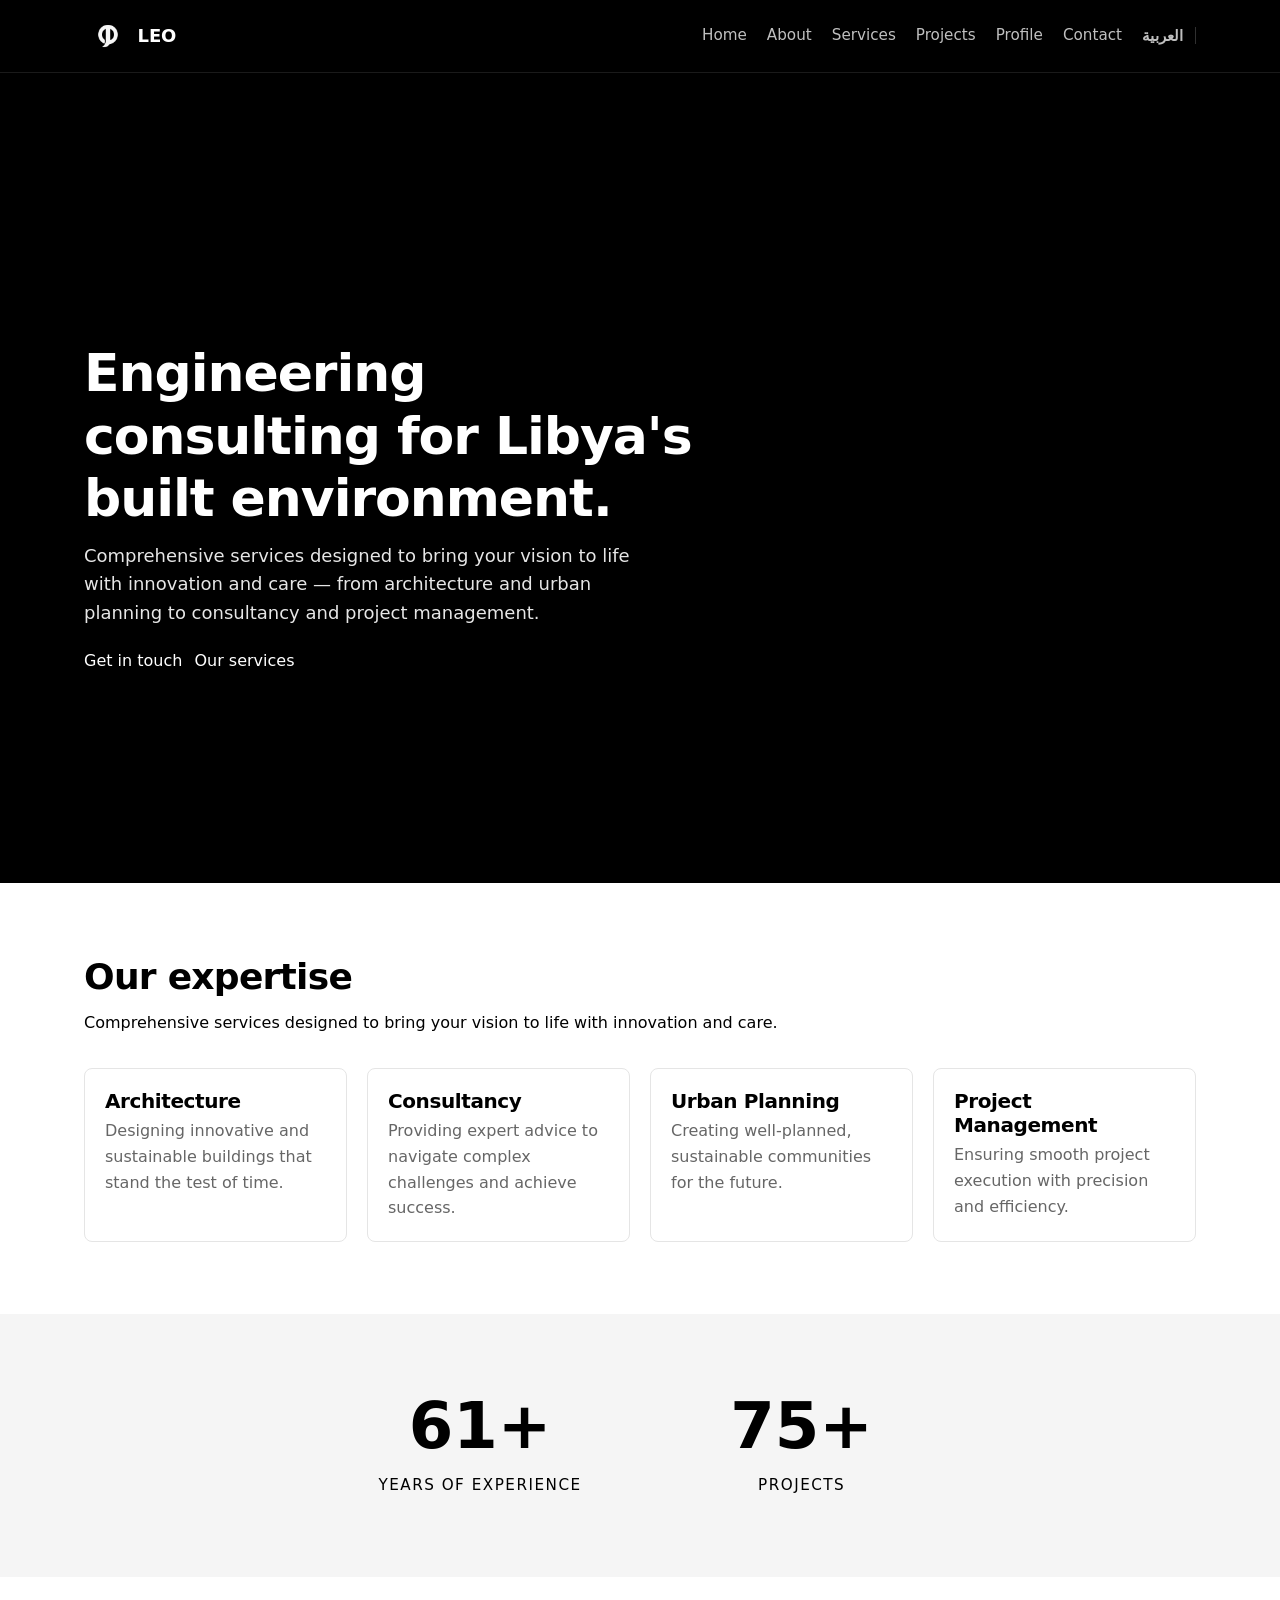
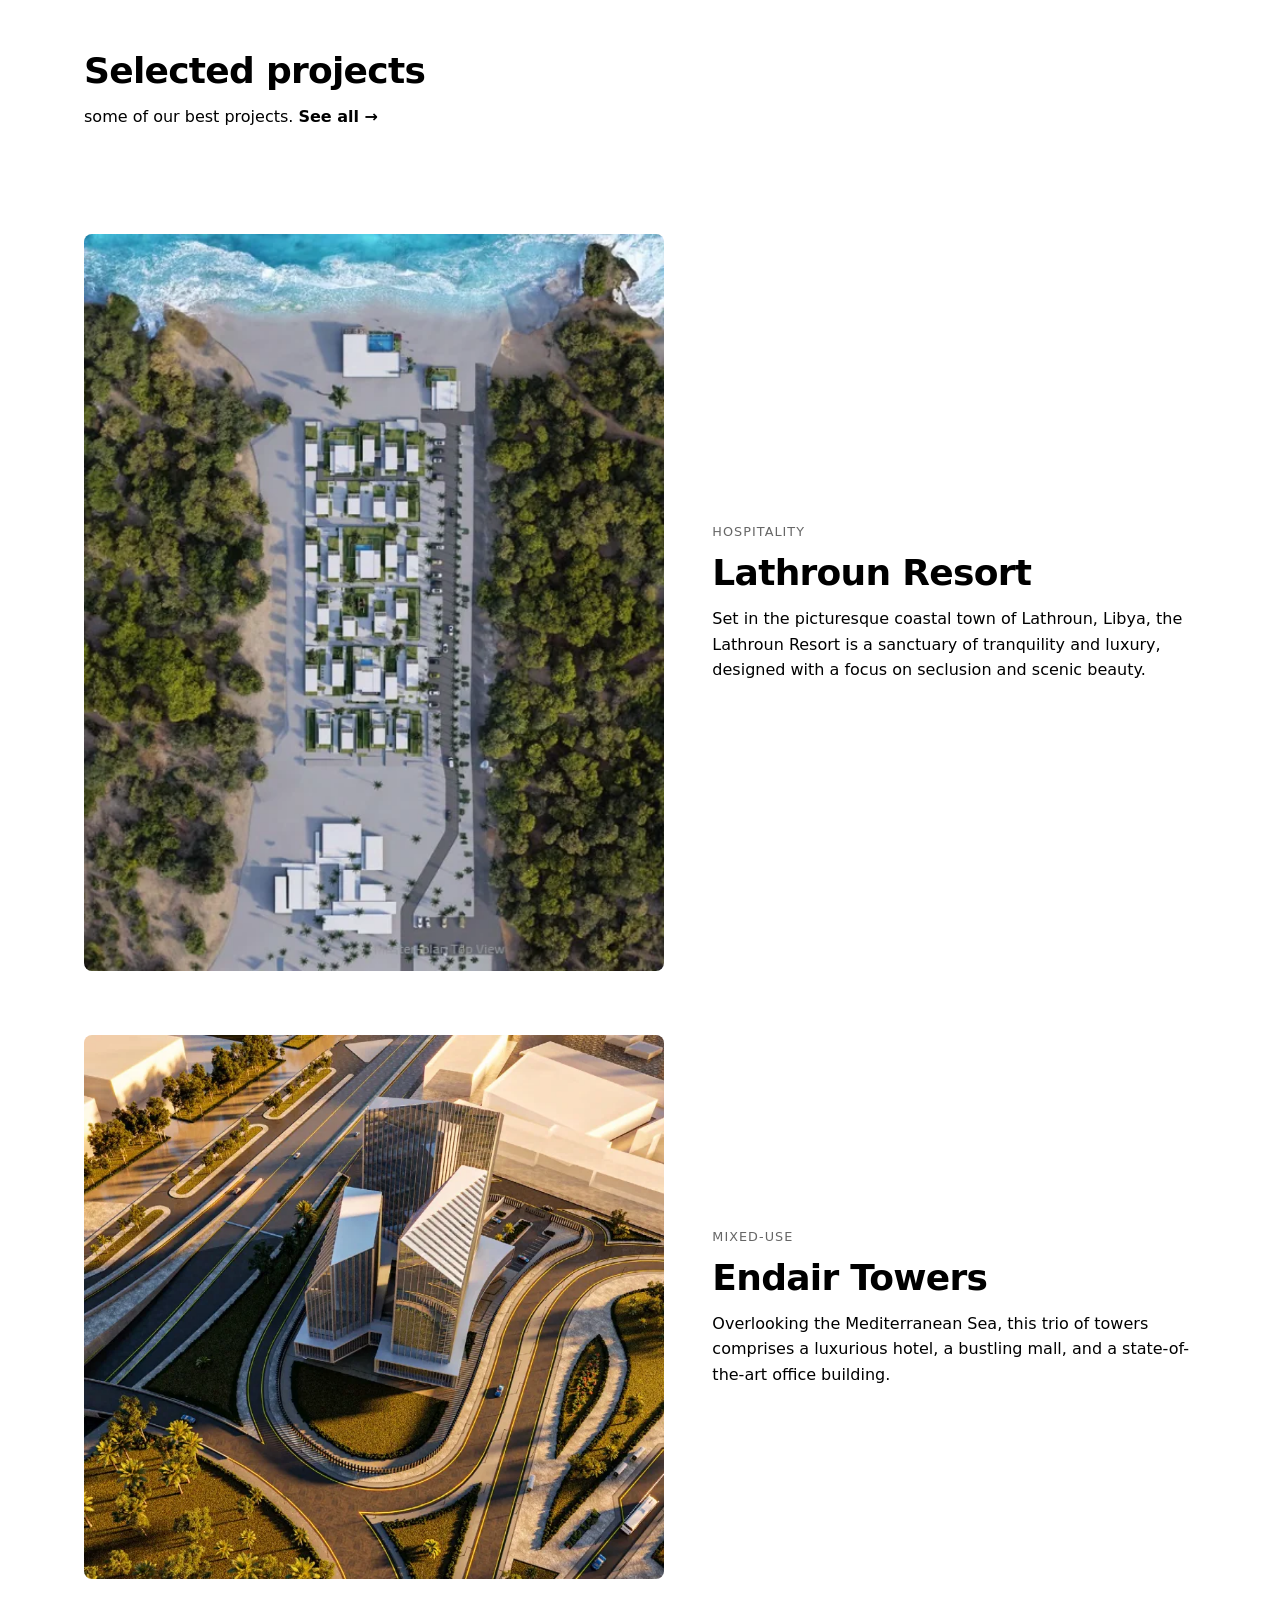
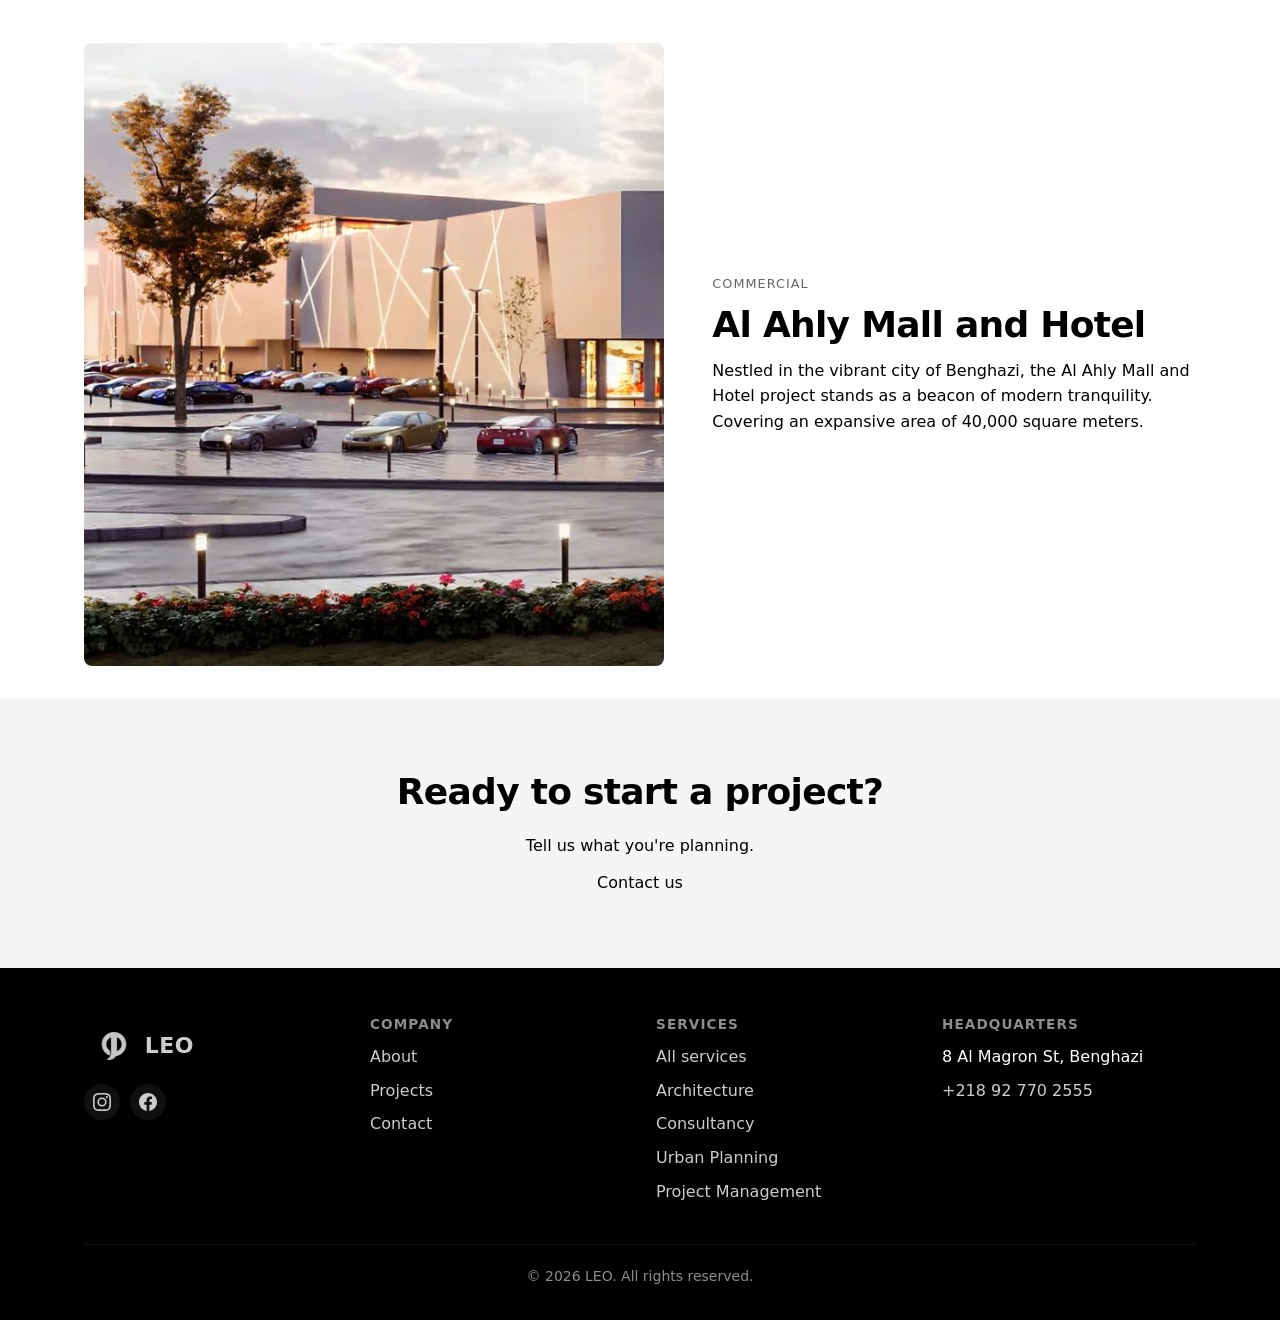
==== index.html @ 64432038 "footer" ====
<!DOCTYPE html>
<html lang="en">
<head>
  <meta name="viewport" content="width=device-width, initial-scale=1">
  <title>Libyan Engineering Consultancy Co. | Architecture & Engineering in Libya</title>
  <meta name="description" content="Comprehensive engineering consulting services: architecture, consultancy, urban planning, and project management for clients across Libya.">
  <link rel="canonical" href="https://kilas123.github.io/libyan-engineering-site/">
  <link rel="preload" as="image" href="assets/hero-1.webp">
  <meta property="og:type" content="website">
  <meta property="og:title" content="Libyan Engineering Consultancy Co. | Architecture & Engineering in Libya">
  <meta property="og:description" content="Comprehensive engineering consulting services: architecture, consultancy, urban planning, and project management for clients across Libya.">
  <meta property="og:url" content="https://kilas123.github.io/libyan-engineering-site/">
  <meta property="og:image" content="https://kilas123.github.io/libyan-engineering-site/assets/og-image.jpg">
  <meta property="og:image:alt" content="LEO engineering and architecture project">
  <meta name="twitter:card" content="summary_large_image">
  <link rel="stylesheet" href="css/style.css">
  <script src="js/main.js" defer></script>
<script type="application/ld+json">
{
  "@context": "https://schema.org",
  "@type": "Organization",
  "@id": "https://kilas123.github.io/libyan-engineering-site/#organization",
  "name": "Libyan Engineering Consultancy Co.",
  "url": "https://kilas123.github.io/libyan-engineering-site/",
  "description": "Engineering consultancy providing architectural design, engineering consultancy, urban planning, and project management services across Libya.",
  "logo": {
    "@type": "ImageObject",
    "url": "https://kilas123.github.io/libyan-engineering-site/assets/logo.webp"
  }
}
</script>
<link rel="icon" href="favicon.ico" sizes="32x32">
<link rel="icon" href="favicon.svg" type="image/svg+xml">
<link rel="apple-touch-icon" href="apple-touch-icon.png">
</head>
<body>

  <header class="site-header">
    <div class="container site-header__inner">
      <a href="./" class="brand">
  <img loading="lazy" decoding="async" src="assets/logo.webp" alt="" width="48" height="48" class="brand__mark">
  <span class="brand__name">LEO</span>
</a>
      <button class="nav-toggle" aria-label="Menu" aria-expanded="false">☰</button>
     <nav class="site-nav" aria-label="Main">
  <ul>
     <li><a href="./">Home</a></li>
     <li><a href="./about.html">About</a></li>
     <li><a href="./services/">Services</a></li>
     <li><a href="./projects/">Projects</a></li>
     <li><a href="./assets/leo_compressed.pdf" download>Profile</a></li>
     <li><a href="./contact.html">Contact</a></li>
     <li><a href="./ar/" class="lang-switch" lang="ar" hreflang="ar" dir="rtl">العربية</a></li>
  </ul>
</nav>
    </div>
  </header>

  <main>

<section class="hero">
  <div class="hero__bg">
    <div class="hero__slide" style="background-image: url('assets/hero-1.webp');"></div>
    <div class="hero__slide" style="background-image: url('assets/hero-2.webp');"></div>
    <div class="hero__slide" style="background-image: url('assets/hero-3.webp');"></div>
  </div>
  <div class="container">
    <h1>Engineering consulting for Libya's built environment.</h1>
    <p class="hero__lede">
      Comprehensive services designed to bring your vision to life with innovation and care — from architecture and urban planning to consultancy and project management.
    </p>
    <div class="hero__actions">
      <a href="./contact.html" class="btn">Get in touch</a>
      <a href="./services/" class="btn btn--ghost">Our services</a>
    </div>
  </div>
</section>

  <section>
    <div class="container">
      <h2>Our expertise</h2>
      <p>Comprehensive services designed to bring your vision to life with innovation and care.</p>
      <div class="card-grid">

        <article class="card">
          <h3>Architecture</h3>
          <p>Designing innovative and sustainable buildings that stand the test of time.</p>
        </article>

        <article class="card">
          <h3>Consultancy</h3>
          <p>Providing expert advice to navigate complex challenges and achieve success.</p>
        </article>

        <article class="card">
          <h3>Urban Planning</h3>
          <p>Creating well-planned, sustainable communities for the future.</p>
        </article>

        <article class="card">
          <h3>Project Management</h3>
          <p>Ensuring smooth project execution with precision and efficiency.</p>
        </article>

      </div>
    </div>
  </section>
  <section class="stats">
  <div class="stats__container">

    <div class="stat">
      <div class="stat__number">
        <span data-target="65">0</span>+
      </div>
      <div class="stat__label">Years of Experience</div>
    </div>

    <div class="stat">
      <div class="stat__number">
        <span data-target="80">0</span>+
      </div>
      <div class="stat__label">Projects</div>
    </div>

  </div>
</section>

  <section>
    <div class="container">
      <h2>Selected projects</h2>
      <p>some of our best projects. <a href="./projects/"><strong>See all →</strong></a></p>
    </div>
  </section>

  <section class="project">
    <div class="container project__inner">
      <div class="project__media">
        <img src="assets/projects/lathroon-resort.webp"
             alt="Lathroun Resort, Lathroun, Libya"
             loading="lazy">
      </div>
      <div class="project__body">
        <p class="project__label">Hospitality</p>
        <h2>Lathroun Resort</h2>
        <p>Set in the picturesque coastal town of Lathroun, Libya, the Lathroun Resort is a sanctuary of tranquility and luxury, designed with a focus on seclusion and scenic beauty.</p>
      </div>
    </div>
  </section>

  <section class="project">
    <div class="container project__inner">
      <div class="project__media">
        <img src="assets/projects/Endair-Towers%20(2).webp"
             alt="Endair Towers, Mediterranean coast"
             loading="lazy">
      </div>
      <div class="project__body">
        <p class="project__label">Mixed-Use</p>
        <h2>Endair Towers</h2>
        <p>Overlooking the Mediterranean Sea, this trio of towers comprises a luxurious hotel, a bustling mall, and a state-of-the-art office building.</p>
      </div>
    </div>
  </section>

  <section class="project">
    <div class="container project__inner">
      <div class="project__media">
        <img src="assets/projects/ahly-mall.webp"
             alt="Al Ahly Mall and Hotel, Benghazi, Libya"
             loading="lazy">
      </div>
      <div class="project__body">
        <p class="project__label">Commercial</p>
        <h2>Al Ahly Mall and Hotel</h2>
        <p>Nestled in the vibrant city of Benghazi, the Al Ahly Mall and Hotel project stands as a beacon of modern tranquility. Covering an expansive area of 40,000 square meters.</p>
      </div>
    </div>
  </section>

  <section class="cta">
    <div class="container">
      <h2>Ready to start a project?</h2>
      <p>Tell us what you're planning.</p>
      <a href="./contact.html" class="btn">Contact us</a>
    </div>
  </section>

</main>

  <footer class="site-footer">
    <div class="container">
      <div class="footer-grid">
        <div>
          <a href="./" class="brand">
  <img loading="lazy" decoding="async" src="assets/logo.webp" alt="" width="48" height="48" class="brand__mark">
  <span class="brand__name">LEO</span>
</a>
          <ul class="social">
            <li>
              <a href="https://www.instagram.com/leo_engineering_consultancy" target="_blank" rel="noopener noreferrer" aria-label="Instagram">
                <svg viewBox="0 0 24 24" aria-hidden="true"><path d="M12 2.163c3.204 0 3.584.012 4.85.07 3.252.148 4.771 1.691 4.919 4.919.058 1.265.069 1.645.069 4.849 0 3.205-.012 3.584-.069 4.849-.149 3.225-1.664 4.771-4.919 4.919-1.266.058-1.644.07-4.85.07-3.204 0-3.584-.012-4.849-.07-3.26-.149-4.771-1.699-4.919-4.92-.058-1.265-.07-1.644-.07-4.849 0-3.204.013-3.583.07-4.849.149-3.227 1.664-4.771 4.919-4.919 1.266-.057 1.645-.069 4.849-.069zM12 0C8.741 0 8.333.014 7.053.072 2.695.272.273 2.69.073 7.052.014 8.333 0 8.741 0 12c0 3.259.014 3.668.072 4.948.2 4.358 2.618 6.78 6.98 6.98C8.333 23.986 8.741 24 12 24c3.259 0 3.668-.014 4.948-.072 4.354-.2 6.782-2.618 6.979-6.98.059-1.28.073-1.689.073-4.948 0-3.259-.014-3.667-.072-4.947-.196-4.354-2.617-6.78-6.979-6.98C15.668.014 15.259 0 12 0zm0 5.838a6.162 6.162 0 100 12.324 6.162 6.162 0 000-12.324zM12 16a4 4 0 110-8 4 4 0 010 8zm6.406-11.845a1.44 1.44 0 100 2.881 1.44 1.44 0 000-2.881z"/></svg>
              </a>
            </li>
            <li>
              <a href="https://www.facebook.com/the.libyan.engineering.consultancy.co/" target="_blank" rel="noopener noreferrer" aria-label="Facebook">
                <svg viewBox="0 0 24 24" aria-hidden="true"><path d="M24 12.073c0-6.627-5.373-12-12-12s-12 5.373-12 12c0 5.99 4.388 10.954 10.125 11.854v-8.385H7.078v-3.47h3.047V9.43c0-3.007 1.792-4.669 4.533-4.669 1.312 0 2.686.235 2.686.235v2.953H15.83c-1.491 0-1.956.925-1.956 1.874v2.25h3.328l-.532 3.47h-2.796v8.385C19.612 23.027 24 18.062 24 12.073z"/></svg>
              </a>
            </li>
          </ul>
        </div>
        <div>
          <h4>Company</h4>
          <ul>
            <li><a href="./about.html">About</a></li>
            <li><a href="./projects/">Projects</a></li>
            <li><a href="./contact.html">Contact</a></li>
          </ul>
        </div>
        <div>
          <h4>Services</h4>
          <ul>
            <li><a href="./services/">All services</a></li>
            <li><a href="./services/#architecture">Architecture</a></li>
            <li><a href="./services/#consultancy">Consultancy</a></li>
            <li><a href="./services/#urban-planning">Urban Planning</a></li>
            <li><a href="./services/#project-management">Project Management</a></li>
          </ul>
        </div>
        <div>
          <h4>Headquarters</h4>
          <ul>
            <li>8 Al Magron St, Benghazi</li>
            <li><a href="tel:+218927702555">+218 92 770 2555</a></li>
          </ul>
        </div>
      </div>
      <div class="footer-bottom">
        &copy; 2026 LEO. All rights reserved.
      </div>
    </div>
  </footer>

</body>
</html>
<!-- Image optimization workflow initialized -->
---- css/style.css ----
/* ============ DESIGN TOKENS ============ */
:root {
  --color-brand: #000000;
  --color-accent: #000000;
  --color-accent-hover: #333333;
  --color-bg: #ffffff;
  --color-bg-soft: #f5f5f5;
  --color-bg-dark: #000000;
  --color-text: #000000;
  --color-text-muted: #666666;
  --color-text-inverse: #ffffff;
  --color-border: #e5e5e5;

  --font-body: system-ui, -apple-system, "Segoe UI", Roboto, "Helvetica Neue", Arial, sans-serif;

  
  /* existing color tokens */
  --space-xs: .35rem;
  --space-s: .75rem;
  --space-m: 1.25rem;
  --space-l: 2rem;
  --space-xl: 3rem;
  --space-xxl: 4.5rem;
  /* rest unchanged */


  --max-width: 72rem;
  --radius: 8px;
  --shadow-md: 0 4px 16px rgba(0,0,0,.08);
}

/* ============ RESET ============ */
*, *::before, *::after { box-sizing: border-box; }
html { scroll-behavior: smooth; -webkit-text-size-adjust: 100%; }
body {
  margin: 0;
  font-family: var(--font-body);
  font-size: 1rem;
  line-height: 1.6;
  color: var(--color-text);
  background: var(--color-bg);
  -webkit-font-smoothing: antialiased;
}
a { color: inherit; text-decoration: none; }
button { font: inherit; cursor: pointer; }

/* ============ TYPOGRAPHY ============ */
h1, h2, h3, h4 {
  line-height: 1.2;
  margin: 0 0 var(--space-s);
  font-weight: 700;
  letter-spacing: -.02em;
}
h1 { font-size: clamp(2rem, 5vw, 3.25rem); }
h2 { font-size: clamp(1.5rem, 3.5vw, 2.25rem); }
h3 { font-size: 1.25rem; }
p { margin: 0 0 var(--space-s); }
p:last-child { margin-bottom: 0; }

/* ============ LAYOUT ============ */
.container {
  max-width: var(--max-width);
  margin: 0 auto;
  padding: 0 var(--space-m);
}
section { padding: var(--space-xxl) 0; }
.section--soft { background: var(--color-bg-soft); }
.section--dark { background: var(--color-bg-dark); color: var(--color-text-inverse); }

/* ============ SPACING HELPERS ============ */
.mt-m { margin-top: var(--space-m); }
.mt-l { margin-top: var(--space-l); }

/* ============ HEADER ============ */
.site-header {
  background: var(--color-bg-dark);
  color: var(--color-text-inverse);
  padding: var(--space-s) 0;
  position: sticky;
  top: 0;
  z-index: 50;
  border-bottom: 1px solid rgba(255,255,255,.1);
}
.site-header__inner {
  display: flex;
  align-items: center;
  justify-content: space-between;
  gap: var(--space-m);
}

.brand {
  display: inline-flex;
  align-items: center;
  gap: .35rem;
  font-weight: 700;
  font-size: 1.125rem;
  letter-spacing: -.01em;
}
.brand__mark {
  width: 48px;
  height: 48px;
  border-radius: 6px;
  object-fit: contain;
  align-self: center;
  flex-shrink: 0;
}
.brand__name { white-space: nowrap; }

.site-nav ul {
  display: flex;
  gap: var(--space-m);
  list-style: none;
  margin: 0;
  padding: 0;
}
.site-nav a {
  opacity: .75;
  font-size: .95rem;
  transition: opacity .15s;
}
.site-nav a:hover,
.site-nav a[aria-current="page"] { opacity: 1; }

.nav-toggle {
  display: none;
  background: none;
  border: 0;
  color: inherit;
  padding: .5rem;
  font-size: 1.25rem;
}

@media (max-width: 720px) {
  .site-header__inner { flex-wrap: wrap; }
  .nav-toggle { display: block; margin-left: auto; }
  .site-nav {
    flex-basis: 100%;
    max-height: 0;
    overflow: hidden;
    transition: max-height .25s ease;
  }
  .site-nav.is-open { max-height: 24rem; }
  .site-nav ul {
    flex-direction: column;
    gap: var(--space-s);
    padding-top: var(--space-s);
  }
}

/* ============ HERO ============ */
.hero {
  position: relative;
  color: var(--color-text-inverse);
  padding: var(--space-xxl) 0;
  min-height: 90vh;              /* ← dial 1: hero height */
  display: flex;
  align-items: center;
  overflow: hidden;
  background: var(--color-bg-dark);
}

.hero__bg {
  position: absolute;
  inset: 0;
  z-index: 0;
}

.hero__slide {
  position: absolute;
  inset: 0;
  background-size: cover;           /* fill the hero on all screen sizes */
  background-position: center;   /* keep the building centered */
  background-repeat: no-repeat;
  opacity: 0;
  animation: heroFade 24s infinite;
}

/* Dark overlay — keeps text readable */
.hero__bg::after {
  content: '';
  position: absolute;
  inset: 0;
  background: rgba(0,0,0,.55);   /* ← dial 4: darkness */
  z-index: 1;
}

.hero__slide:nth-child(1) { animation-delay: 0s; }
.hero__slide:nth-child(2) { animation-delay: 8s; }
.hero__slide:nth-child(3) { animation-delay: 16s; }

@keyframes heroFade {
  0%    { opacity: 0; }
  5%    { opacity: 1; }
  33%   { opacity: 1; }
  38%   { opacity: 0; }
  100%  { opacity: 0; }
}

.hero .container {
  position: relative;
  z-index: 2;
  width: 100%;
}

.hero h1 { max-width: 40rem; }
.hero__lede {
  font-size: 1.125rem;
  opacity: .9;
  max-width: 36rem;
  margin-bottom: var(--space-m);
}
.hero__actions {
  display: flex;
  flex-wrap: wrap;
  gap: var(--space-s);
}

/* ============ CARDS ============ */
.card-grid {
  display: grid;
  grid-template-columns: repeat(auto-fit, minmax(16rem, 1fr));
  gap: var(--space-m);
  margin-top: var(--space-l);
}
.card {
  padding: var(--space-m);
  border: 1px solid var(--color-border);
  border-radius: var(--radius);
  background: var(--color-bg);
  transition: box-shadow .15s, transform .15s;
}
.card:hover {
  box-shadow: var(--shadow-md);
  transform: translateY(-2px);
}
.card h3 { margin-bottom: var(--space-xs); }
.card p { color: var(--color-text-muted); margin: 0; }

/* ============ PROJECT CARDS ============ */
.project-grid {
  display: grid;
  grid-template-columns: repeat(auto-fit, minmax(20rem, 1fr));
  gap: var(--space-l);
  margin-top: var(--space-l);
}

.project-card {
  border: 1px solid var(--color-border);
  border-radius: var(--radius);
  background: var(--color-bg);
  overflow: hidden;
  display: flex;
  flex-direction: column;
  transition: box-shadow .15s;
}

.project-card:hover {
  box-shadow: var(--shadow-md);
}

.project-card__media {
  aspect-ratio: 4 / 5;
  background: linear-gradient(135deg, #1a1a1a 0%, #000 100%);
  overflow: hidden;
}

.project-card__media img {
  width: 100%;
  height: 100%;
  object-fit: cover;
  display: block;
}

.project-card__placeholder {
  width: 100%;
  height: 100%;
  display: grid;
  place-items: center;
  color: #fff;
  font-size: 1.5rem;
  font-weight: 700;
  letter-spacing: -.02em;
  opacity: .35;
  padding: var(--space-m);
  text-align: center;
}

.project-card__body {
  padding: var(--space-m);
  display: flex;
  flex-direction: column;
  flex: 1;
}

.project-card__meta {
  font-size: .8rem;
  letter-spacing: .08em;
  text-transform: uppercase;
  color: var(--color-text-muted);
  margin: 0 0 .35rem;
}

.project-card__facts {
  margin: var(--space-s) 0 0;
  display: grid;
  gap: .35rem;
  font-size: .9rem;
}

.project-card__facts div { display: flex; gap: .5rem; }
.project-card__facts dt { color: var(--color-text-muted); min-width: 5rem; }
.project-card__facts dd { margin: 0; }
/* ============ CLIENTS ============ */
.clients {
  padding: var(--space-l) 0;
  background: var(--color-bg-soft);
}
.clients__label {
  text-align: center;
  font-size: .8rem;
  letter-spacing: .1em;
  text-transform: uppercase;
  color: var(--color-text-muted);
  margin-bottom: var(--space-m);
}
.clients__list {
  display: flex;
  flex-wrap: wrap;
  justify-content: center;
  align-items: center;
  gap: var(--space-l);
  list-style: none;
  padding: 0;
  margin: 0;
}
.clients__list li {
  font-size: 1.125rem;
  font-weight: 600;
  color: var(--color-text-muted);
  opacity: .8;
}

/* ============ OFFICES ============ */
.office-grid {
  display: grid;
  grid-template-columns: repeat(auto-fit, minmax(18rem, 1fr));
  gap: var(--space-l);
  margin-top: var(--space-l);
}

.office {
  padding: var(--space-m);
  border: 1px solid var(--color-border);
  border-radius: var(--radius);
  background: var(--color-bg);
}

.office h3 {
  margin-bottom: .25rem;
}

.office__location {
  font-size: .8rem;
  letter-spacing: .08em;
  text-transform: uppercase;
  color: var(--color-text-muted);
  margin-bottom: var(--space-s);
}

.office address {
  font-style: normal;
  color: var(--color-text-muted);
  line-height: 1.7;
  margin-bottom: var(--space-s);
}

.office__contact {
  margin: 0;
  line-height: 1.7;
}

.office__contact a {
  opacity: .85;
}

.office__contact a:hover {
  opacity: 1;
  text-decoration: underline;
}

/* ============ CTA ============ */
.cta {
  background: var(--color-bg-soft);
  text-align: center;
}
.cta h2 { margin-bottom: var(--space-m); }

/* ============ FOOTER ============ */
.site-footer {
  background: var(--color-bg-dark);
  color: var(--color-text-inverse);
  padding: var(--space-xl) 0 var(--space-l);
}
.footer-grid {
  display: grid;
  grid-template-columns: repeat(auto-fit, minmax(14rem, 1fr));
  gap: var(--space-l);
  margin-bottom: var(--space-l);
}
.site-footer h4 {
  font-size: .85rem;
  letter-spacing: .08em;
  text-transform: uppercase;
  opacity: .55;
  margin: 0 0 var(--space-s);
}
.site-footer ul { list-style: none; padding: 0; margin: 0; }
.site-footer li { margin-bottom: .5rem; }
.site-footer a { opacity: .8; }
.site-footer a:hover { opacity: 1; }
.footer-bottom {
  border-top: 1px solid rgba(255,255,255,.1);
  padding-top: var(--space-m);
  font-size: .875rem;
  opacity: .55;
  text-align: center;
}

/* Footer brand can wrap */
.site-footer .brand {
  align-items: center;
  flex-wrap: wrap;
}
.site-footer .brand__name {
  white-space: normal;
}

/* ============ FORMS ============ */
.contact-form {
  display: grid;
  gap: var(--space-s);
  max-width: 32rem;
  margin-top: var(--space-m);
}
.contact-form label {
  display: grid;
  gap: .35rem;
  font-weight: 600;
  font-size: .9rem;
}
.contact-form input,
.contact-form textarea {
  font: inherit;
  padding: .75rem;
  border: 1px solid var(--color-border);
  border-radius: var(--radius);
  background: var(--color-bg);
}
.contact-form input:focus,
.contact-form textarea:focus {
  outline: 2px solid var(--color-text);
  outline-offset: 1px;
  border-color: transparent;
}
/* ============ ASSOCIATES ============ */
.associates {
  list-style: none;
  padding: 0;
  margin: var(--space-l) 0 0;
  display: grid;
  grid-template-columns: repeat(auto-fit, minmax(20rem, 1fr));
  gap: 0 var(--space-l);
}

.associates li {
  display: flex;
  justify-content: space-between;
  align-items: baseline;
  gap: var(--space-s);
  padding: .6rem 0;
  border-bottom: 1px solid var(--color-border);
}

.associates__name {
  font-weight: 600;
}

.associates__city {
  font-size: .85rem;
  color: var(--color-text-muted);
  white-space: nowrap;
  flex-shrink: 0;
}
/* ============ TEAM ============ */
.team-grid {
  display: grid;
  grid-template-columns: repeat(auto-fit, minmax(14rem, 1fr));
  gap: var(--space-m);
  margin-top: var(--space-l);
}

.team-member {
  display: flex;
  align-items: center;
  gap: var(--space-s);
  padding: var(--space-s);
  border: 1px solid var(--color-border);
  border-radius: var(--radius);
  background: var(--color-bg);
}

.team-member__avatar {
  width: 56px;
  height: 56px;
  border-radius: 50%;
  background: var(--color-bg-dark);
  color: var(--color-text-inverse);
  display: grid;
  place-items: center;
  font-weight: 700;
  font-size: 1.125rem;
  flex-shrink: 0;
  overflow: hidden;
}

.team-member__avatar img {
  width: 100%;
  height: 100%;
  object-fit: cover;
  display: block;
}

.team-member__info {
  min-width: 0;
}

.team-member__name {
  font-weight: 700;
  font-size: .95rem;
  line-height: 1.3;
  margin: 0;
}

.team-member__role {
  font-size: .8rem;
  color: var(--color-text-muted);
  margin: 0;
  line-height: 1.3;
}
/* ============ SOCIAL ============ */
.social {
  display: flex;
  gap: .6rem;
  margin-top: var(--space-s);
  padding: 0;
  list-style: none;
}

.social a {
  display: grid;
  place-items: center;
  width: 36px;
  height: 36px;
  border-radius: 50%;
  background: rgba(255,255,255,.08);
  color: var(--color-text-inverse);
  transition: background .15s;
}

.social a:hover {
  background: rgba(255,255,255,.18);
}

.social svg {
  width: 18px;
  height: 18px;
  fill: currentColor;
  display: block;
}
/* ============ PROJECT PAGE ============ */
.project-photo {
  aspect-ratio: 3 / 2;
  overflow: hidden;
  border-radius: var(--radius);
  margin-bottom: var(--space-m);
  background: var(--color-bg-soft);
  display: grid;
  place-items: center;
}

.project-photo img {
  width: 100%;
  height: 100%;
  object-fit: contain;
  display: block;
}

.project-label {
  font-size: .8rem;
  letter-spacing: .08em;
  text-transform: uppercase;
  color: var(--color-text-muted);
  margin: 0 0 .35rem;
}

.project-facts {
  margin: var(--space-m) 0 0;
  display: grid;
  grid-template-columns: repeat(auto-fit, minmax(10rem, 1fr));
  gap: var(--space-m);
}

.project-facts div {
  display: flex;
  flex-direction: column;
  gap: .25rem;
}

.project-facts dt {
  font-size: .75rem;
  letter-spacing: .08em;
  text-transform: uppercase;
  color: var(--color-text-muted);
  margin: 0;
}

.project-facts dd {
  margin: 0;
  font-weight: 600;
}
/* ============ PROJECT ============ */
.project {
  padding: var(--space-l) 0;
}

.project__inner {
  display: grid;
  grid-template-columns: 1.2fr 1fr;
  gap: var(--space-xl);
  align-items: center;
}

.project__media {
  border-radius: var(--radius);
  overflow: hidden;
  background: var(--color-bg-soft);
}

.project__media img {
  width: 100%;
  height: auto;
  min-height: 380px;
  object-fit: cover;
  display: block;
}
.project__label {
  font-size: .8rem;
  letter-spacing: .08em;
  text-transform: uppercase;
  color: var(--color-text-muted);
  margin: 0 0 .5rem;
}

.project__body h2 {
  margin-bottom: var(--space-s);
}

.project__facts {
  margin: var(--space-m) 0 0;
  display: grid;
  grid-template-columns: repeat(auto-fit, minmax(8rem, 1fr));
  gap: var(--space-m);
}

.project__facts div {
  display: flex;
  flex-direction: column;
  gap: .25rem;
}

.project__facts dt {
  font-size: .75rem;
  letter-spacing: .08em;
  text-transform: uppercase;
  color: var(--color-text-muted);
  margin: 0;
}

.project__facts dd {
  margin: 0;
  font-weight: 600;
}

@media (max-width: 900px) {
  .project__inner {
    grid-template-columns: 1fr;
    gap: var(--space-m);
  }
}
/* ============ FOOTER BRAND ============ */
.site-footer .brand__mark {
  width: 60px;
  height: 60px;
}

.site-footer .brand__name {
  font-size: 1.375rem;
  letter-spacing: .02em;
}
.site-footer .brand {
  gap: .05rem;
}
/* ============ PROJECT CAROUSEL ============ */
.carousel {
  position: relative;
  padding: var(--space-l) 0 var(--space-xl);
}

.carousel__viewport {
  overflow: hidden;
  max-width: var(--max-width);
  margin: 0 auto;
}

.carousel__track {
  display: flex;
  transition: transform .55s cubic-bezier(.4, 0, .2, 1);
}

.carousel__slide {
  flex: 0 0 100%;
  width: 100%;
  padding: 0 calc(var(--space-m) + 60px);
}

.carousel__btn {
  position: absolute;
  top: 50%;
  transform: translateY(-50%);
  width: 48px;
  height: 48px;
  border-radius: 50%;
  background: var(--color-bg-dark);
  color: var(--color-text-inverse);
  border: 0;
  display: grid;
  place-items: center;
  cursor: pointer;
  transition: opacity .15s, transform .15s;
  z-index: 2;
}

.carousel__btn:hover {
  opacity: .85;
  transform: translateY(-50%) scale(1.05);
}

.carousel__btn:active {
  transform: translateY(-50%) scale(.95);
}

.carousel__btn--prev { left: var(--space-m); }
.carousel__btn--next { right: var(--space-m); }

.carousel__counter {
  text-align: center;
  margin-top: var(--space-l);
  font-size: .875rem;
  color: var(--color-text-muted);
  letter-spacing: .1em;
  font-variant-numeric: tabular-nums;
}

.carousel__counter [data-current] {
  color: var(--color-text);
  font-weight: 700;
}

@media (max-width: 720px) {
  .carousel__slide {
    padding: 0 var(--space-m);
  }
  .carousel__btn {
    width: 40px;
    height: 40px;
    top: auto;
    bottom: -60px;
    transform: none;
  }
  .carousel__btn:hover {
    transform: scale(1.05);
  }
  .carousel__btn:active {
    transform: scale(.95);
  }
  .carousel__btn--prev { left: calc(50% - 90px); }
  .carousel__btn--next { right: calc(50% - 90px); }
  .carousel__counter {
    margin-top: var(--space-s);
  }
}

@media (max-width: 720px) {
  .hero {
    min-height: 70vh;
    padding: var(--space-l) 0;
  }
  .hero__slide {
    background-size: 100% auto;
    background-position: center;
  }
}
/* ============ FILTER BUTTONS ============ */
.filters {
  display: flex;
  flex-wrap: wrap;
  gap: .5rem;
  margin: var(--space-l) 0;
  padding-bottom: var(--space-m);
  border-bottom: 1px solid var(--color-border);
}

.filters__btn {
  padding: .5rem 1rem;
  font-size: .875rem;
  font-weight: 600;
  border: 1px solid var(--color-border);
  background: var(--color-bg);
  color: var(--color-text);
  border-radius: 999px;
  cursor: pointer;
  transition: all .15s;
  white-space: nowrap;
}

.filters__btn:hover {
  border-color: var(--color-text);
}

.filters__btn.is-active {
  background: var(--color-bg-dark);
  color: var(--color-text-inverse);
  border-color: var(--color-bg-dark);
}

/* ============ PROJECT GRID (filterable) ============ */
.project-grid {
  display: grid;
  grid-template-columns: repeat(auto-fill, minmax(20rem, 1fr));
  gap: var(--space-l);
  margin-top: var(--space-l);
}

.project-card {
  border: 1px solid var(--color-border);
  border-radius: var(--radius);
  background: var(--color-bg);
  overflow: hidden;
  display: flex;
  flex-direction: column;
  transition: box-shadow .15s, transform .15s;
}

.project-card:hover {
  box-shadow: var(--shadow-md);
  transform: translateY(-2px);
}

.project-card__media {
  aspect-ratio: 4 / 3;
  background: var(--color-bg-soft);
  overflow: hidden;
}

.project-card__media img {
  width: 100%;
  height: 100%;
  object-fit: cover;
  display: block;
}

.project-card__body {
  padding: var(--space-m);
  display: flex;
  flex-direction: column;
  flex: 1;
}

.project-card__label {
  font-size: .8rem;
  letter-spacing: .08em;
  text-transform: uppercase;
  color: var(--color-text-muted);
  margin: 0 0 .35rem;
}

.project-card__body h3 {
  margin-bottom: var(--space-xs);
}

.project-card__body p:last-child {
  color: var(--color-text-muted);
  font-size: .95rem;
  margin: 0;
}

/* Hidden state when filtered out */
.project-card.is-hidden {
  display: none;
}

/* Mobile */
@media (max-width: 720px) {
  .filters {
    flex-wrap: nowrap;
    overflow-x: auto;
    padding-bottom: var(--space-s);
    -webkit-overflow-scrolling: touch;
    scrollbar-width: none;
  }
  .filters::-webkit-scrollbar { display: none; }
  .filters__btn {
    flex-shrink: 0;
  }
}
/* Tighten spacing around the filter bar */
.filters {
  margin: var(--space-m) 0 0;
}

/* Reduce padding on the section wrapping the filters */
main > section:has(.filters) {
  padding-bottom: 0;
}

/* Tighter carousel top padding */
.carousel {
  padding-top: var(--space-m);
}
/* Tighten space under the Projects page title */
main > section:first-child {
  padding-bottom: var(--space-s);
}
@media (max-width: 720px) {
  .page-header {
    padding: var(--space-m) 0 var(--space-xs);
  }
  .page-filters {
    padding: 0 0 var(--space-s);
  }
}
@media (max-width: 720px) {
  .hero {
    min-height: 60vh;
  }
  .hero__slide {
    background-size: cover;
    background-position: center 30%;
  }
}
.btn--dark {
  background: var(--color-bg-dark);
  color: var(--color-text-inverse);
  padding: 1rem 2.5rem;
  font-size: 1.0625rem;
  font-weight: 700;
}

.btn--dark:hover {
  opacity: .85;
}
.office address a {
  transition: color .15s;
}

.office address a:hover {
  color: var(--color-text);
  text-decoration: underline;
}
.office__btn {
  padding: .5rem 1rem;
  font-size: .875rem;
  background: var(--color-bg-dark);
  color: var(--color-text-inverse);
}

.office__btn:hover {
  opacity: .85;
}
/* =========================
   Statistics
   ========================= */

.stats {
  padding: 80px 20px;
  background: #f5f5f5;
}

.stats__container {
  max-width: 900px;
  margin: 0 auto;
  display: flex;
  justify-content: center;
  align-items: center;
  gap: 120px;
  text-align: center;
}

.stat {
  min-width: 200px;
}

.stat__number {
  font-size: 4rem;
  font-weight: 700;
  line-height: 1;
  margin-bottom: 15px;
}

.stat__label {
  font-size: 0.95rem;
  text-transform: uppercase;
  letter-spacing: 1.5px;
}

@media (max-width: 700px) {
  .stats {
    padding: 60px 20px;
  }

  .stats__container {
    gap: 50px;
  }

  .stat__number {
    font-size: 3rem;
  }

  .stat__label {
    font-size: 0.8rem;
  }
}
.carousel__track {
  touch-action: pan-y;
}
/* ============ ARABIC ============ */
[lang="ar"] {
  font-family: 'IBM Plex Sans Arabic', 'Segoe UI', Tahoma, sans-serif;
  line-height: 1.8;
}

[lang="ar"] .brand__name {
  font-family: 'IBM Plex Sans Arabic', sans-serif;
  letter-spacing: 0;
}

.lang-switch {
  padding-inline-start: var(--space-s);
  border-inline-start: 1px solid rgba(255,255,255,.25);
  font-weight: 600;
}

[dir="rtl"] .site-nav a,
[dir="rtl"] .site-footer a {
  letter-spacing: 0;
}
/* Carousel must stay LTR so slide transforms work correctly */
[dir="rtl"] .carousel__track {
  direction: ltr;
}

[dir="rtl"] .carousel__slide {
  direction: rtl;
}
/* ============ FOCUS STATES ============ */
a:focus-visible,
button:focus-visible,
.filters__btn:focus-visible,
.carousel__btn:focus-visible,
.nav-toggle:focus-visible,
input:focus-visible,
textarea:focus-visible,
select:focus-visible {
  outline: 2px solid currentColor;
  outline-offset: 3px;
  border-radius: 3px;
}

/* ============ BACK TO TOP ============ */
.back-to-top {
  position: fixed;
  bottom: 1.5rem;
  right: 1.5rem;
  width: 48px;
  height: 48px;
  border-radius: 50%;
  background: var(--color-bg-dark);
  color: var(--color-text-inverse);
  border: 0;
  display: grid;
  place-items: center;
  cursor: pointer;
  z-index: 40;
  opacity: 0;
  visibility: hidden;
  transform: translateY(12px);
  transition: opacity .2s, visibility .2s, transform .2s, background .15s;
  box-shadow: 0 4px 16px rgba(0,0,0,.15);
}
.back-to-top.is-visible {
  opacity: 1;
  visibility: visible;
  transform: translateY(0);
}
.back-to-top:hover { opacity: .85; }
[dir="rtl"] .back-to-top {
  right: auto;
  left: 1.5rem;
}

/* ============ TOAST ============ */
.toast {
  position: fixed;
  bottom: 1.5rem;
  left: 50%;
  transform: translateX(-50%) translateY(20px);
  background: var(--color-bg-dark);
  color: var(--color-text-inverse);
  padding: .75rem 1.25rem;
  border-radius: 999px;
  font-size: .875rem;
  font-weight: 600;
  z-index: 100;
  opacity: 0;
  visibility: hidden;
  transition: opacity .2s, visibility .2s, transform .2s;
  max-width: calc(100vw - 2rem);
  white-space: nowrap;
  overflow: hidden;
  text-overflow: ellipsis;
}
.toast.is-visible {
  opacity: 1;
  visibility: visible;
  transform: translateX(-50%) translateY(0);
}

/* ============ FILTER COUNT ============ */
.filters__count {
  font-weight: 400;
  opacity: .55;
  margin-inline-start: .15em;
  font-size: .85em;
}
.filters__btn.is-active .filters__count {
  opacity: .7;
}

/* ============ PHONE LINK ============ */
a[href^="tel:"] {
  cursor: copy;
}

/* ============ PRINT STYLESHEET ============ */
@media print {
  .site-header,
  .site-footer,
  .filters,
  .carousel__btn,
  .carousel__counter,
  .back-to-top,
  .toast,
  .btn,
  .social,
  .nav-toggle {
    display: none !important;
  }

  body {
    font-size: 11pt;
    line-height: 1.4;
    color: #000;
    background: #fff;
  }

  .container {
    max-width: 100%;
    padding: 0;
  }

  section {
    padding: 1rem 0;
    page-break-inside: avoid;
  }

  h1, h2, h3, h4 {
    page-break-after: avoid;
    color: #000;
  }

  a[href]:after {
    content: " (" attr(href) ")";
    font-size: .85em;
    color: #666;
  }

  a[href^="#"]:after,
  a[href^="tel:"]:after,
  a[href^="mailto:"]:after {
    content: "";
  }

  .hero {
    background: #fff !important;
    color: #000 !important;
    min-height: auto;
    padding: 1rem 0;
  }

  .hero__bg {
    display: none;
  }

  .carousel__slide {
    page-break-inside: avoid;
    padding: 0;
  }

  .project__inner {
    display: block;
  }

  .project__media {
    max-width: 400px;
    margin-bottom: .5rem;
  }

  img {
    max-width: 100%;
    page-break-inside: avoid;
  }
}
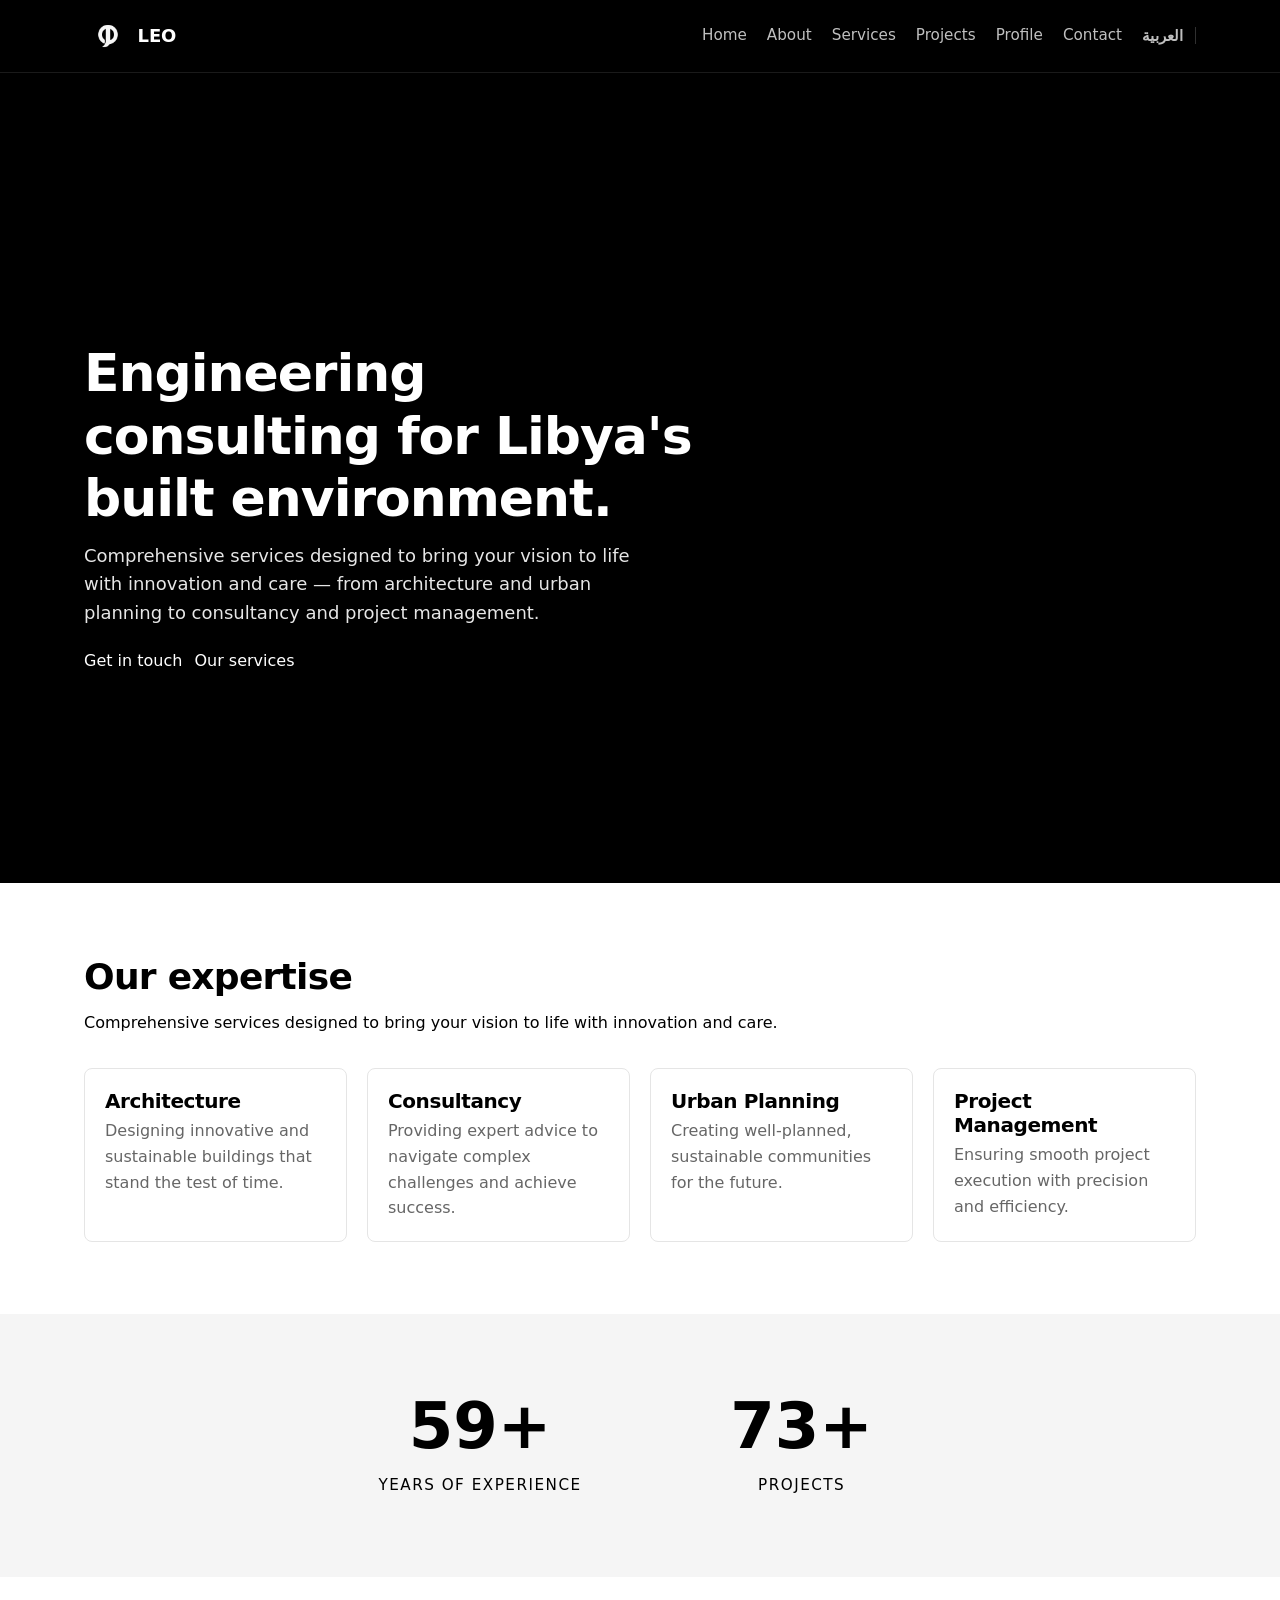
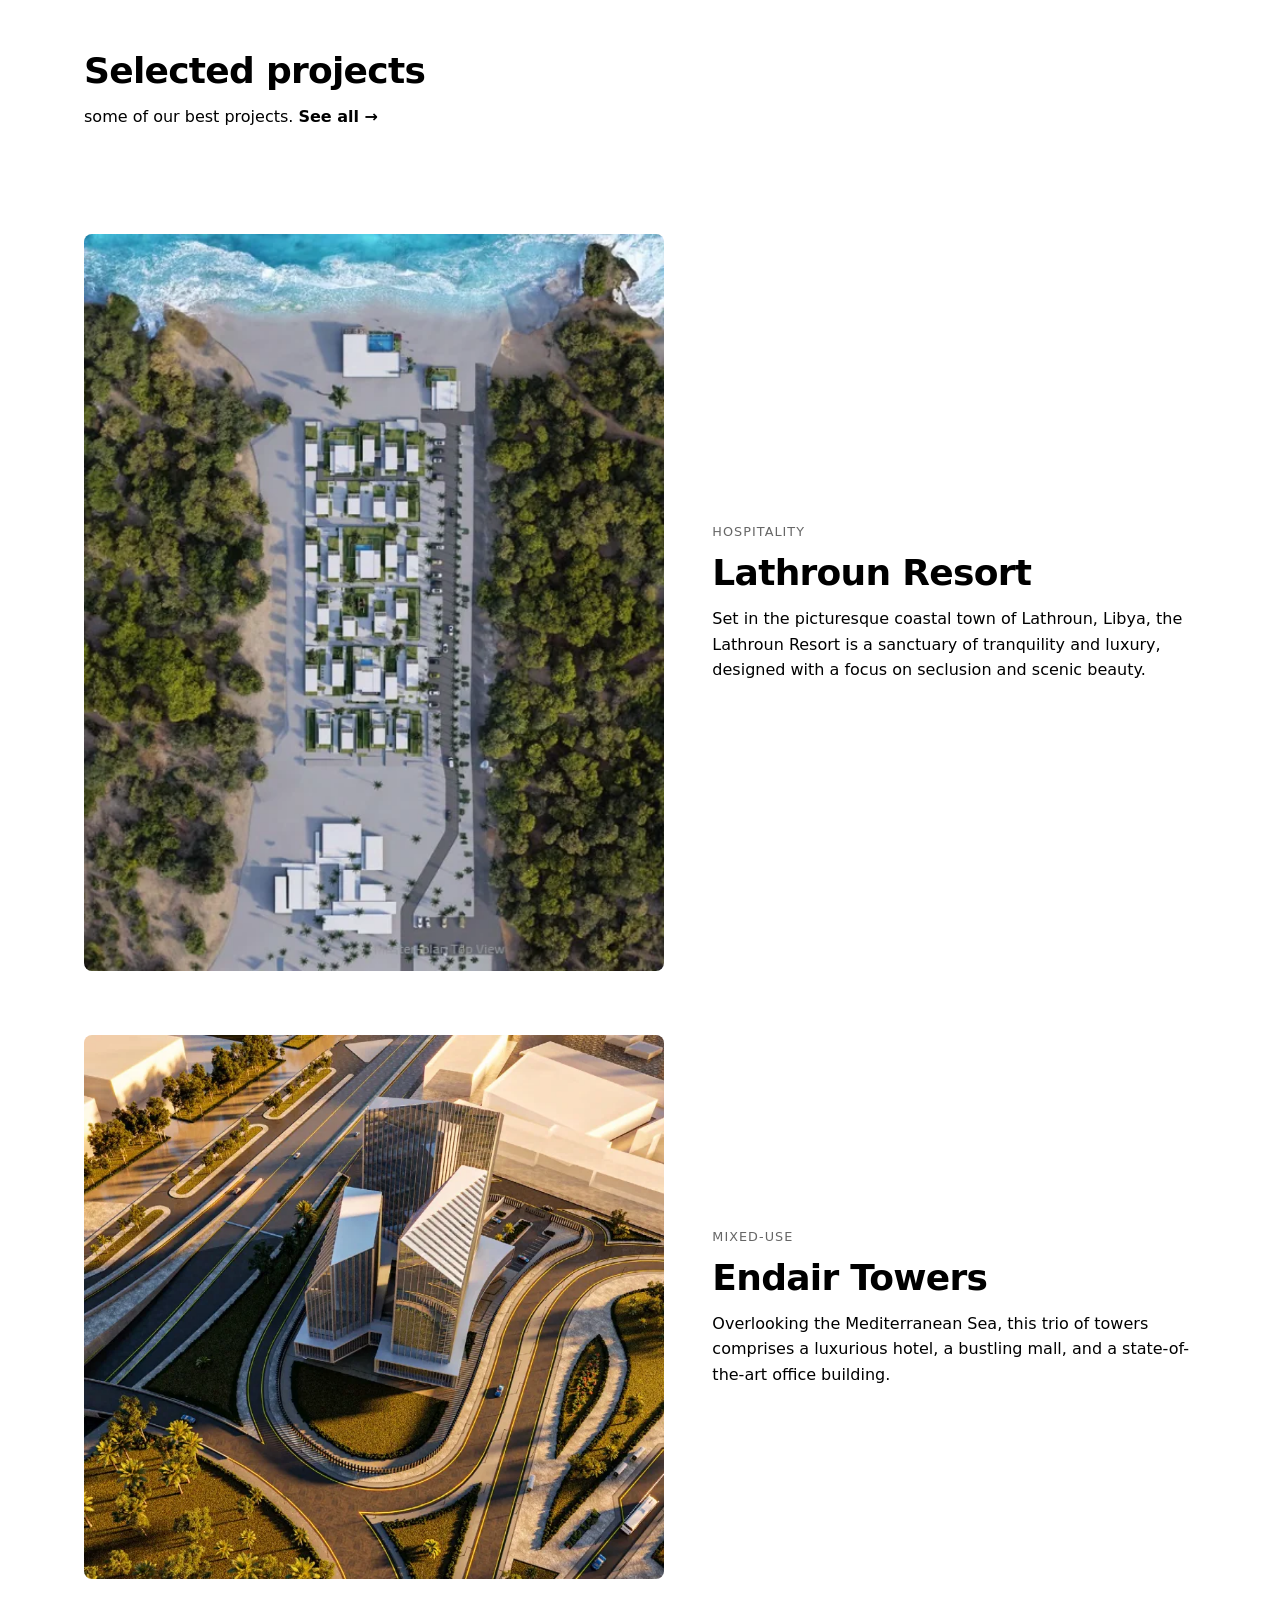
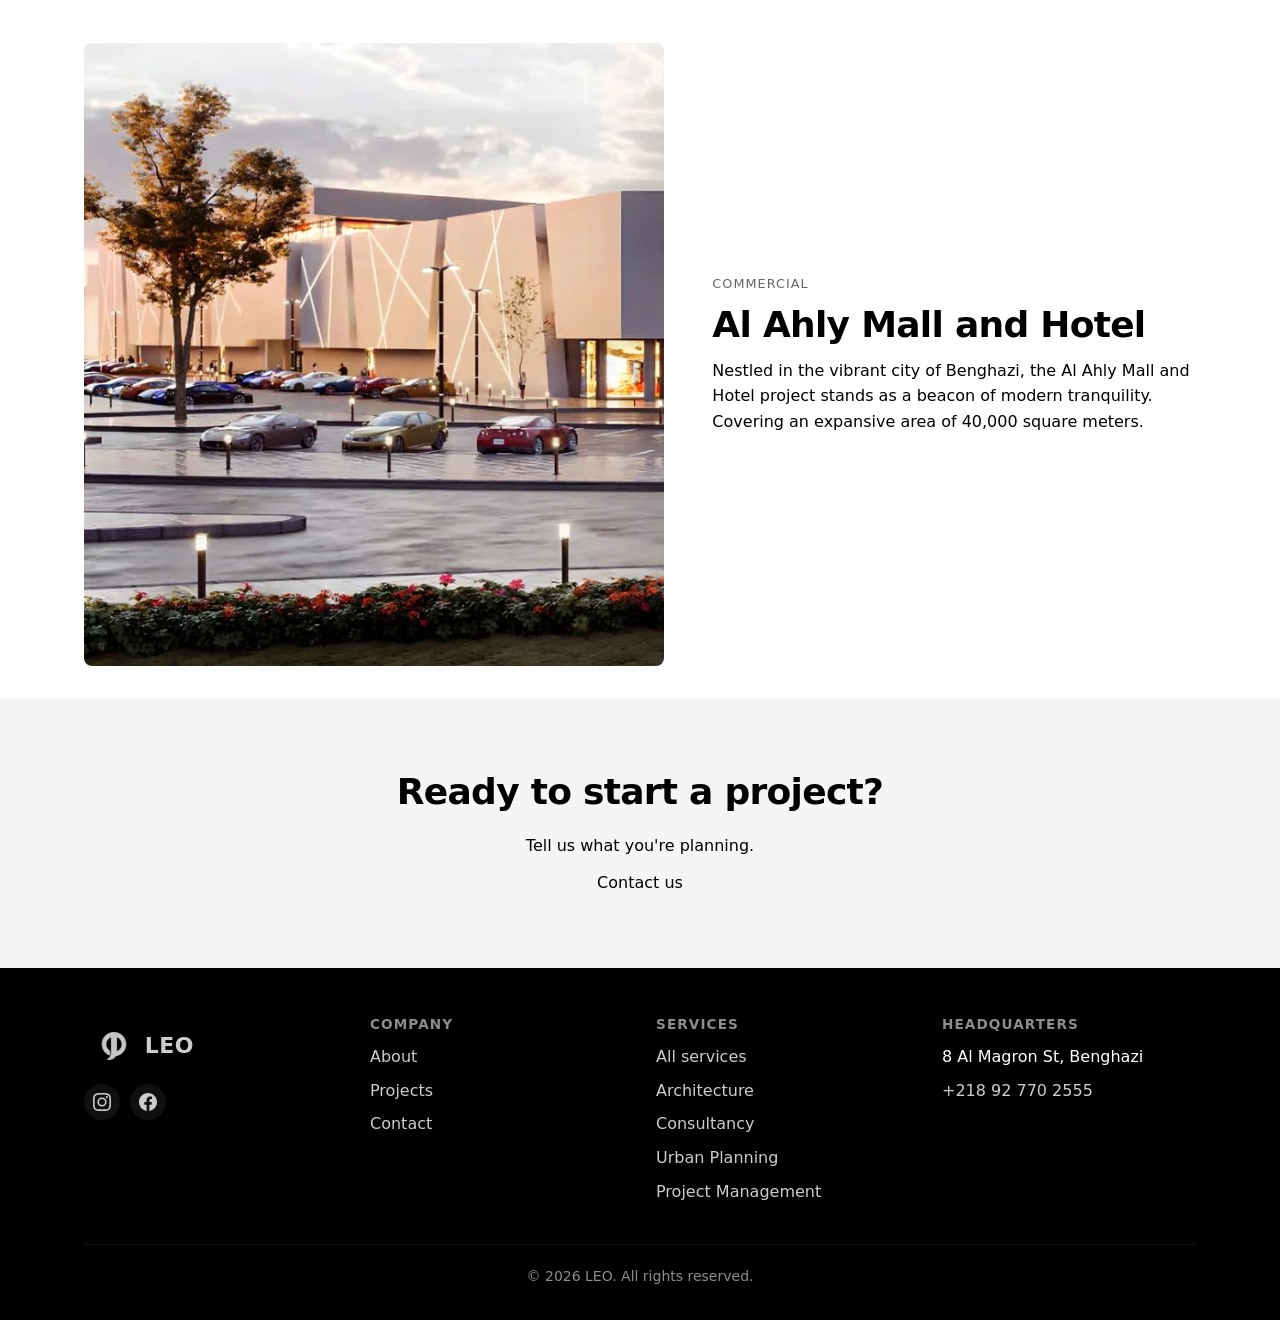
==== commit f41ca21a: "Clean initial commit with optimized assets" ====
--- a/index.html
+++ b/index.html
@@ -2,6 +2,7 @@
 <html lang="en">
 <head>
   <meta name="viewport" content="width=device-width, initial-scale=1">
+   <meta name="google-site-verification" content="0inVqYrM7Em8oYIu9E-mCvmAR8wCayv9s3QJz4LeNg4" />
   <title>Libyan Engineering Consultancy Co. | Architecture & Engineering in Libya</title>
   <meta name="description" content="Comprehensive engineering consulting services: architecture, consultancy, urban planning, and project management for clients across Libya.">
   <link rel="canonical" href="https://kilas123.github.io/libyan-engineering-site/">
--- a/css/style.css
+++ b/css/style.css
@@ -1239,4 +1239,72 @@
     max-width: 100%;
     page-break-inside: avoid;
   }
+}
+/* ============ SEARCH BAR ============ */
+.search-container {
+  margin: var(--space-l) 0 var(--space-s);
+}
+.search-input {
+  width: 100%;
+  max-width: 32rem;
+  padding: .75rem 1rem;
+  font: inherit;
+  border: 1px solid var(--color-border);
+  border-radius: var(--radius);
+  background: var(--color-bg);
+  color: var(--color-text);
+}
+.search-input:focus {
+  outline: 2px solid var(--color-text);
+  outline-offset: 1px;
+  border-color: transparent;
+}
+
+/* ============ LIGHTBOX ============ */
+.lightbox {
+  position: fixed;
+  inset: 0;
+  background: rgba(0,0,0,.9);
+  display: flex;
+  align-items: center;
+  justify-content: center;
+  z-index: 1000;
+  opacity: 0;
+  visibility: hidden;
+  transition: opacity .2s, visibility .2s;
+  cursor: zoom-out;
+}
+.lightbox.is-open {
+  opacity: 1;
+  visibility: visible;
+}
+.lightbox img {
+  max-width: 90vw;
+  max-height: 90vh;
+  object-fit: contain;
+  border-radius: 4px;
+  box-shadow: 0 10px 40px rgba(0,0,0,.5);
+}
+.lightbox__close {
+  position: absolute;
+  top: 1.5rem;
+  right: 1.5rem;
+  background: rgba(255,255,255,.1);
+  border: 0;
+  color: #fff;
+  width: 40px;
+  height: 40px;
+  border-radius: 50%;
+  font-size: 1.5rem;
+  display: grid;
+  place-items: center;
+  cursor: pointer;
+  transition: background .15s;
+}
+.lightbox__close:hover {
+  background: rgba(255,255,255,.2);
+}
+[dir="rtl"] .lightbox__close {
+  right: auto;
+  left: 1.5rem;
 }
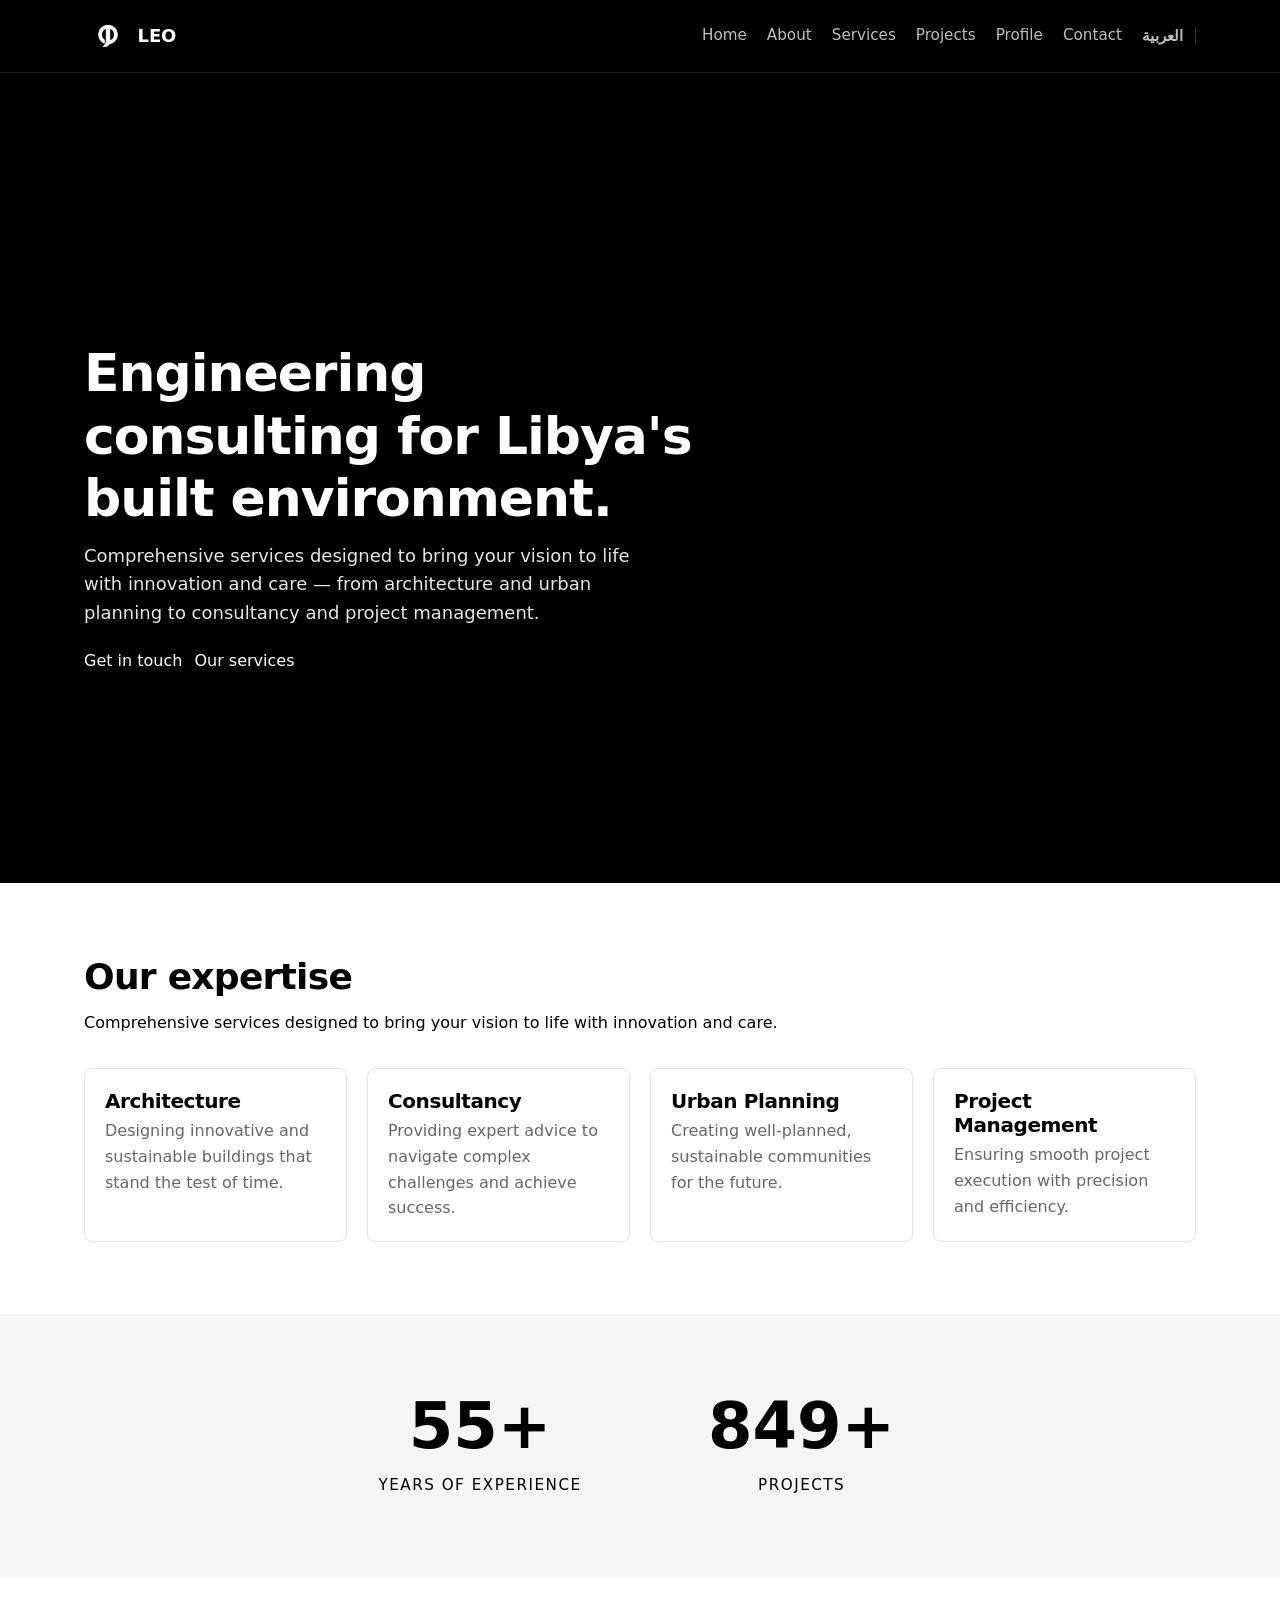
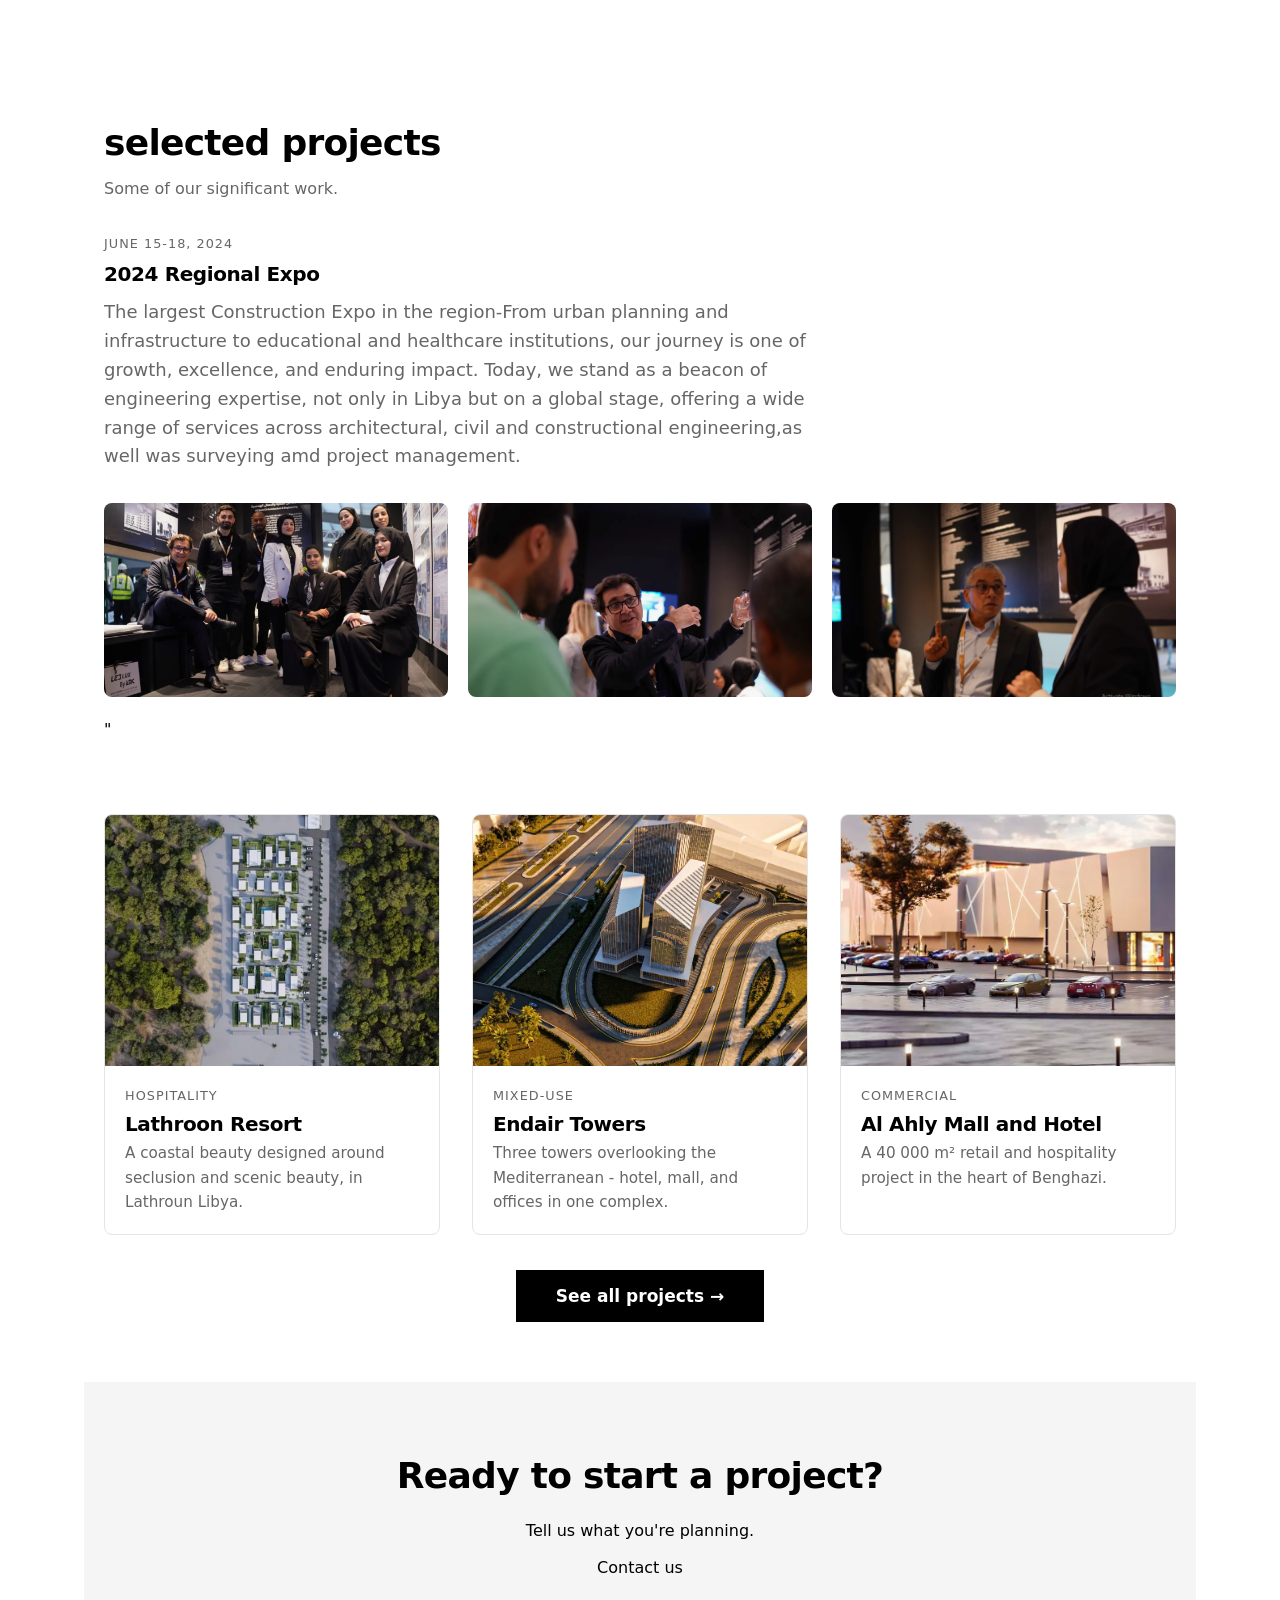
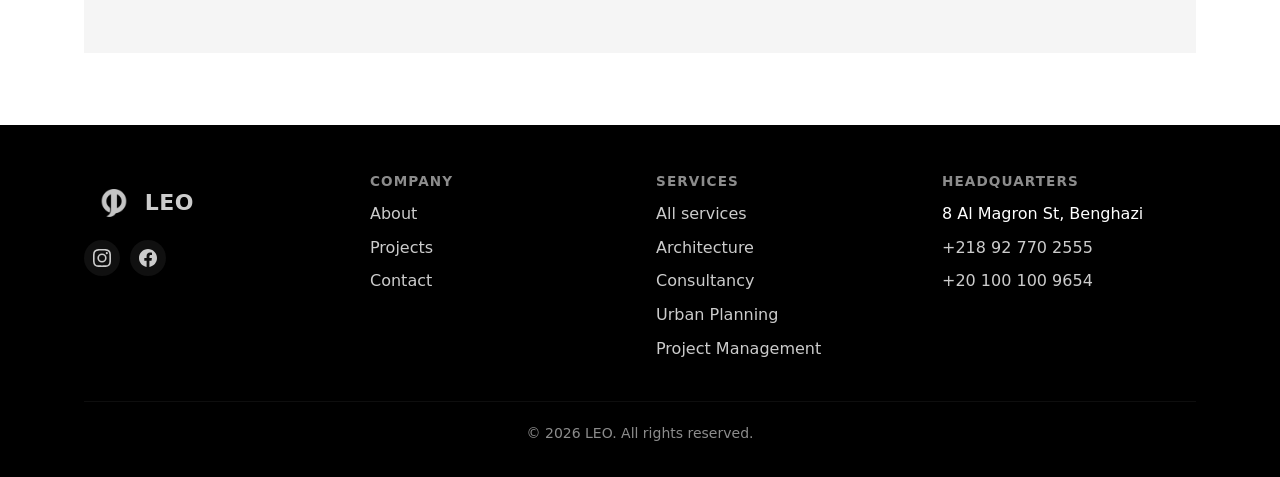
==== commit 29d3d783: "idk what I did" ====
--- a/index.html
+++ b/index.html
@@ -118,7 +118,7 @@
 
     <div class="stat">
       <div class="stat__number">
-        <span data-target="80">0</span>+
+        <span data-target="1000">1000</span>+
       </div>
       <div class="stat__label">Projects</div>
     </div>
@@ -128,55 +128,69 @@
 
   <section>
     <div class="container">
-      <h2>Selected projects</h2>
-      <p>some of our best projects. <a href="./projects/"><strong>See all →</strong></a></p>
-    </div>
-  </section>
-
-  <section class="project">
-    <div class="container project__inner">
-      <div class="project__media">
-        <img src="assets/projects/lathroon-resort.webp"
-             alt="Lathroun Resort, Lathroun, Libya"
-             loading="lazy">
-      </div>
-      <div class="project__body">
-        <p class="project__label">Hospitality</p>
-        <h2>Lathroun Resort</h2>
-        <p>Set in the picturesque coastal town of Lathroun, Libya, the Lathroun Resort is a sanctuary of tranquility and luxury, designed with a focus on seclusion and scenic beauty.</p>
-      </div>
-    </div>
-  </section>
-
-  <section class="project">
-    <div class="container project__inner">
-      <div class="project__media">
-        <img src="assets/projects/Endair-Towers%20(2).webp"
-             alt="Endair Towers, Mediterranean coast"
-             loading="lazy">
-      </div>
-      <div class="project__body">
-        <p class="project__label">Mixed-Use</p>
-        <h2>Endair Towers</h2>
-        <p>Overlooking the Mediterranean Sea, this trio of towers comprises a luxurious hotel, a bustling mall, and a state-of-the-art office building.</p>
-      </div>
-    </div>
-  </section>
-
-  <section class="project">
-    <div class="container project__inner">
-      <div class="project__media">
-        <img src="assets/projects/ahly-mall.webp"
-             alt="Al Ahly Mall and Hotel, Benghazi, Libya"
-             loading="lazy">
-      </div>
-      <div class="project__body">
-        <p class="project__label">Commercial</p>
-        <h2>Al Ahly Mall and Hotel</h2>
-        <p>Nestled in the vibrant city of Benghazi, the Al Ahly Mall and Hotel project stands as a beacon of modern tranquility. Covering an expansive area of 40,000 square meters.</p>
-      </div>
-    </div>
-  </section>
+      <section class="expo-feature">
+        <div class="container">
+          <h2>selected projects</h2>
+          <p style="color: var(--color-text-muted); margin-bottom: var(--space-l);"> Some of our significant work.</p>
+          <div class="expo-feature__header">
+            <p class="expo-feature__label">June 15-18, 2024</p>
+            <h3 style="font-size: clamp(1.5rem, 3vw, 2.25 rem);">2024 Regional Expo</h3>
+            <p class="expo-feature__lede">The largest Construction Expo in the region-From urban planning and infrastructure to educational and healthcare institutions, our journey is one of growth, excellence, and enduring impact. Today, we stand as a beacon of engineering expertise, not only in Libya but on a global stage, offering a wide range of services across architectural, civil and constructional engineering,as well was surveying amd project management.</p>
+
+          </div>
+          <div class="expo-feature__gallery">
+            <div class="expo-feature__photo">
+              <img src="assets/projects/2024-expo-01.webp" alt="2024 Regional - view 1" loading="lazy">
+            </div>
+            <div class="expo-feature__photo">
+              <img src="assets/projects/2024-expo-02.webp" alt="2024 Regional - view 2" loading="lazy">
+            </div>
+            <div class="expo-feature__photo">
+              <img src="assets/projects/2024-expo-03.webp" alt="2024 Regional - view 3" loading="lazy">
+            </div>"
+
+          </div>
+          <div class="highlight-grid" style="margin-top: var(--space-xxl);">
+            <article class="highlight-card">
+              <div class="highlight-card__media">
+                <img src="assets/projects/lathroon-resort.webp" alt="Lathroon Resort" loading="lazy">
+              </div>
+              <div class="highlight-card__body">
+                <p class="highlight-card__label">Hospitality</p>
+                <h3>Lathroon Resort</h3>
+                <p>A coastal beauty designed around seclusion and scenic beauty, in Lathroun Libya.</p>
+              </div>
+            </article>
+            <article class="highlight-card">
+              <div class="highlight-card__media">
+                <img src="assets/projects/Endair-Towers (2).webp" alt="Endair Towers" loading="lazy">
+              </div>
+              <div class="highlight-card__body">
+                <p class="highlight-card__label">Mixed-Use</p>
+                <h3>Endair Towers</h3>
+                <p>Three towers overlooking the Mediterranean - hotel, mall, and offices in one complex.</p>
+              </div>
+            </article>
+            <article class="highlight-card">
+              <div class="highlight-card__media">
+                <img src="assets/projects/ahly-mall.webp" alt="Al Ahly Mall and Hotel" loading="lazy">
+              </div>
+              <div class="highlight-card__body">
+                <p class="highlight-card__label">Commercial</p>
+                <h3>Al Ahly Mall and Hotel</h3>
+                <p>A 40 000 m² retail and hospitality project in the heart of Benghazi.</p>
+              </div>
+            </article>
+          </div>
+           <p style="text-align: center; margin-top: var(--space-xl);">
+      <a href="projects/" class="btn btn--dark">See all projects →</a>
+    </p>
+        </div>
+      </section>
+
+
+
+
 
   <section class="cta">
     <div class="container">
@@ -232,6 +246,7 @@
           <ul>
             <li>8 Al Magron St, Benghazi</li>
             <li><a href="tel:+218927702555">+218 92 770 2555</a></li>
+            <li><a href="tel:+201001009654">+20 100 100 9654</a></li>
           </ul>
         </div>
       </div>
--- a/css/style.css
+++ b/css/style.css
@@ -777,26 +777,51 @@
 }
 
 @media (max-width: 720px) {
+  .carousel {
+    position: relative;
+    display: block;
+    padding: var(--space-m) 0 var(--space-xl);
+  }
+  .carousel__viewport {
+    margin-bottom: 0;
+    overflow: hidden;
+  }
   .carousel__slide {
-    padding: 0 var(--space-m);
+    padding: 0 var(--space-m) 5rem;
   }
   .carousel__btn {
-    width: 40px;
-    height: 40px;
+    position: absolute;
     top: auto;
-    bottom: -60px;
+    bottom: var(--space-m);
+    left: auto;
+    right: auto;
     transform: none;
-  }
-  .carousel__btn:hover {
-    transform: scale(1.05);
-  }
-  .carousel__btn:active {
-    transform: scale(.95);
-  }
-  .carousel__btn--prev { left: calc(50% - 90px); }
-  .carousel__btn--next { right: calc(50% - 90px); }
+    width: 42px;
+    height: 42px;
+    z-index: 2;
+  }
+  .carousel__btn:hover { transform: scale(1.05); opacity: .85; }
+  .carousel__btn:active { transform: scale(.95); }
+  .carousel__btn--prev { left: calc(50% - 85px); }
+  .carousel__btn--next { right: calc(50% - 85px); }
   .carousel__counter {
-    margin-top: var(--space-s);
+    position: absolute;
+    top: auto;
+    bottom: calc(var(--space-m) + 12px);
+    left: 50%;
+    right: auto;
+    transform: translateX(-50%);
+    margin: 0;
+    font-size: .8rem;
+    z-index: 2;
+  }
+  [dir="rtl"] .carousel__btn--prev {
+    left: auto;
+    right: calc(50% - 85px);
+  }
+  [dir="rtl"] .carousel__btn--next {
+    right: auto;
+    left: calc(50% - 85px);
   }
 }
 
@@ -1307,4 +1332,135 @@
 [dir="rtl"] .lightbox__close {
   right: auto;
   left: 1.5rem;
+}
+@media (max-width: 720px) {
+  .stats {
+    padding: var(--space-xl) 0;
+  }
+  .stats__container {
+    flex-direction: column;
+    gap: var(--space-l);
+    padding: 0 var(--space-l);
+  }
+  .stat__number {
+    font-size: clamp(2rem, 10vw, 3rem);
+  }
+  .stat__label {
+    font-size: .85rem;
+    letter-spacing: .05em;
+    padding: 0 var(--space-s);
+    line-height: 1.4;
+  }
+}
+/* ============ EXPO FEATURE ============ */
+.expo-feature {
+  padding: var(--space-xxl) 0;
+}
+
+.expo-feature__header {
+  max-width: 44rem;
+  margin-bottom: var(--space-l);
+}
+
+.expo-feature__label {
+  font-size: .8rem;
+  letter-spacing: .08em;
+  text-transform: uppercase;
+  color: var(--color-text-muted);
+  margin: 0 0 .5rem;
+}
+
+.expo-feature__lede {
+  font-size: 1.125rem;
+  color: var(--color-text-muted);
+}
+
+.expo-feature__gallery {
+  display: grid;
+  grid-template-columns: repeat(3, 1fr);
+  gap: var(--space-m);
+}
+
+.expo-feature__photo {
+  aspect-ratio: 16 / 9;
+  border-radius: var(--radius);
+  overflow: hidden;
+  background: var(--color-bg-soft);
+}
+
+.expo-feature__photo img {
+  width: 100%;
+  height: 100%;
+  object-fit: cover;
+  display: block;
+}
+
+/* ============ HIGHLIGHT CARDS (The 3 smaller projects) ============ */
+.highlight-grid {
+  display: grid;
+  grid-template-columns: repeat(auto-fit, minmax(18rem, 1fr));
+  gap: var(--space-l);
+}
+
+.highlight-card {
+  border: 1px solid var(--color-border);
+  border-radius: var(--radius);
+  overflow: hidden;
+  background: var(--color-bg);
+  transition: box-shadow .15s, transform .15s;
+  display: flex;
+  flex-direction: column;
+}
+
+.highlight-card:hover {
+  box-shadow: var(--shadow-md);
+  transform: translateY(-2px);
+}
+
+.highlight-card__media {
+  aspect-ratio: 4 / 3;
+  background: var(--color-bg-soft);
+  overflow: hidden;
+}
+
+.highlight-card__media img {
+  width: 100%;
+  height: 100%;
+  object-fit: cover;
+  display: block;
+}
+
+.highlight-card__body {
+  padding: var(--space-m);
+  flex: 1;
+  display: flex;
+  flex-direction: column;
+}
+
+.highlight-card__label {
+  font-size: .8rem;
+  letter-spacing: .08em;
+  text-transform: uppercase;
+  color: var(--color-text-muted);
+  margin: 0 0 .35rem;
+}
+
+.highlight-card__body h3 {
+  margin-bottom: var(--space-xs);
+}
+
+.highlight-card__body p:last-child {
+  color: var(--color-text-muted);
+  font-size: .95rem;
+  margin: 0;
+}
+
+@media (max-width: 720px) {
+  .expo-feature__gallery {
+    grid-template-columns: 1fr;
+    gap: var(--space-s);
+  }
+  .expo-feature__photo {
+    aspect-ratio: 4 / 3;
+  }
 }
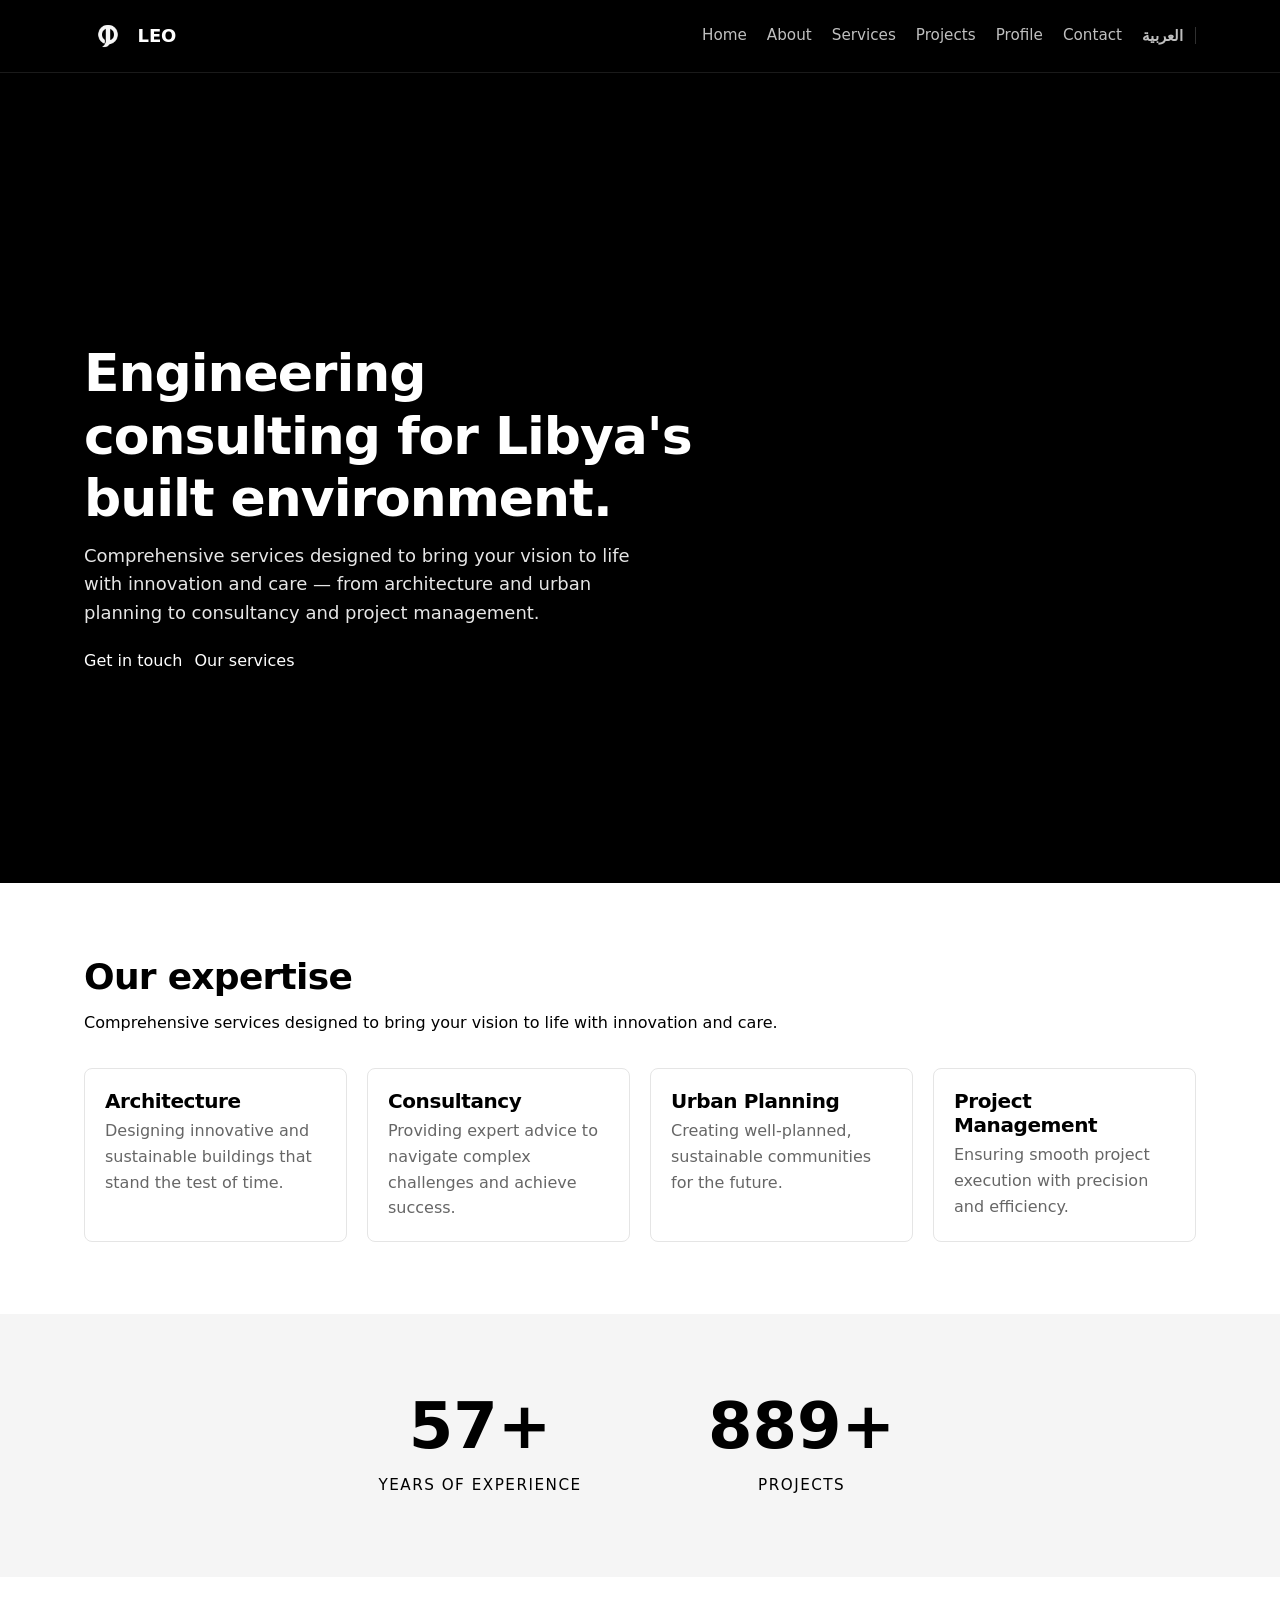
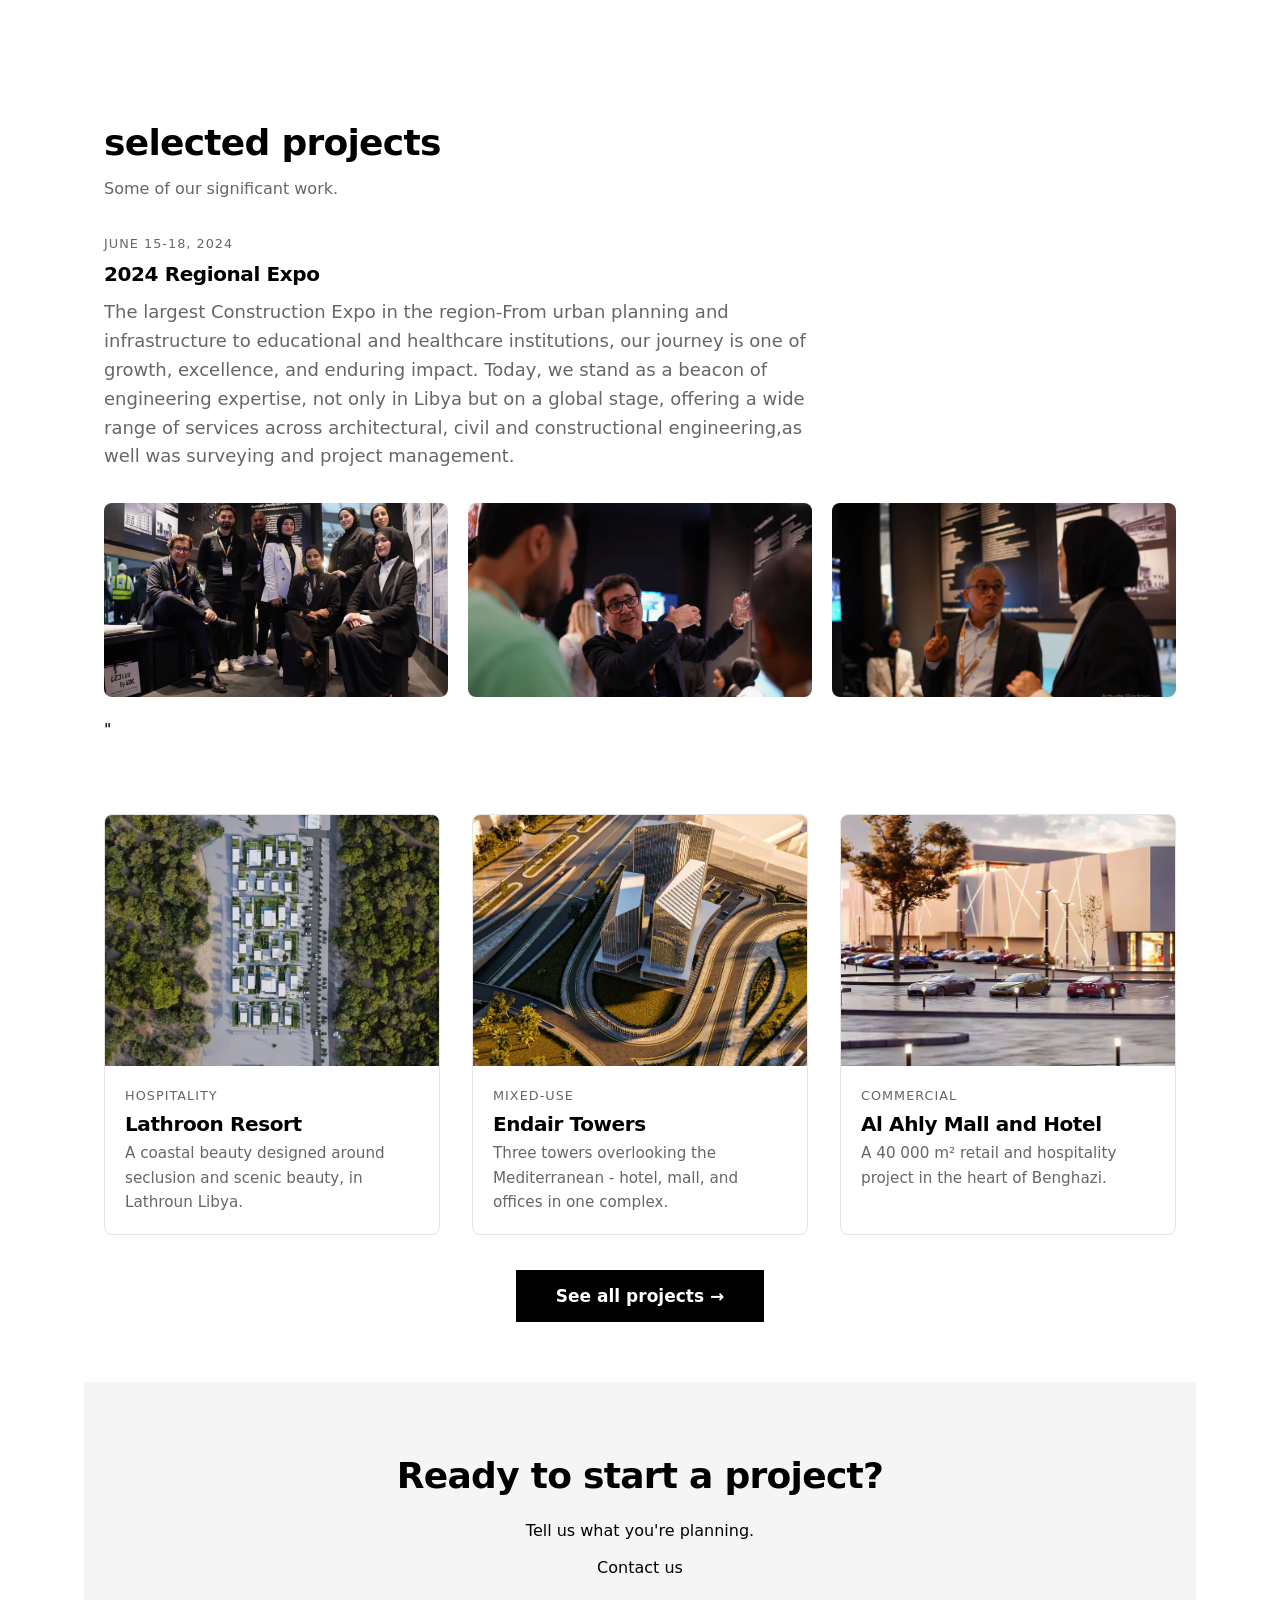
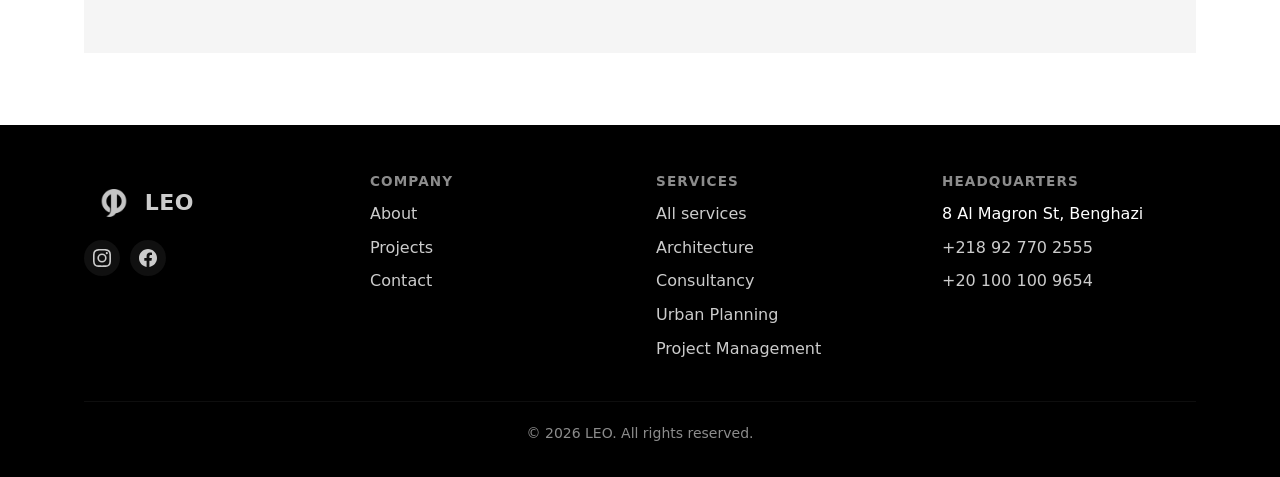
==== commit 6133dfed: "Add 2024 Expo to both carousels" ====
--- a/index.html
+++ b/index.html
@@ -135,7 +135,7 @@
           <div class="expo-feature__header">
             <p class="expo-feature__label">June 15-18, 2024</p>
             <h3 style="font-size: clamp(1.5rem, 3vw, 2.25 rem);">2024 Regional Expo</h3>
-            <p class="expo-feature__lede">The largest Construction Expo in the region-From urban planning and infrastructure to educational and healthcare institutions, our journey is one of growth, excellence, and enduring impact. Today, we stand as a beacon of engineering expertise, not only in Libya but on a global stage, offering a wide range of services across architectural, civil and constructional engineering,as well was surveying amd project management.</p>
+            <p class="expo-feature__lede">The largest Construction Expo in the region-From urban planning and infrastructure to educational and healthcare institutions, our journey is one of growth, excellence, and enduring impact. Today, we stand as a beacon of engineering expertise, not only in Libya but on a global stage, offering a wide range of services across architectural, civil and constructional engineering,as well was surveying and project management.</p>
 
           </div>
           <div class="expo-feature__gallery">
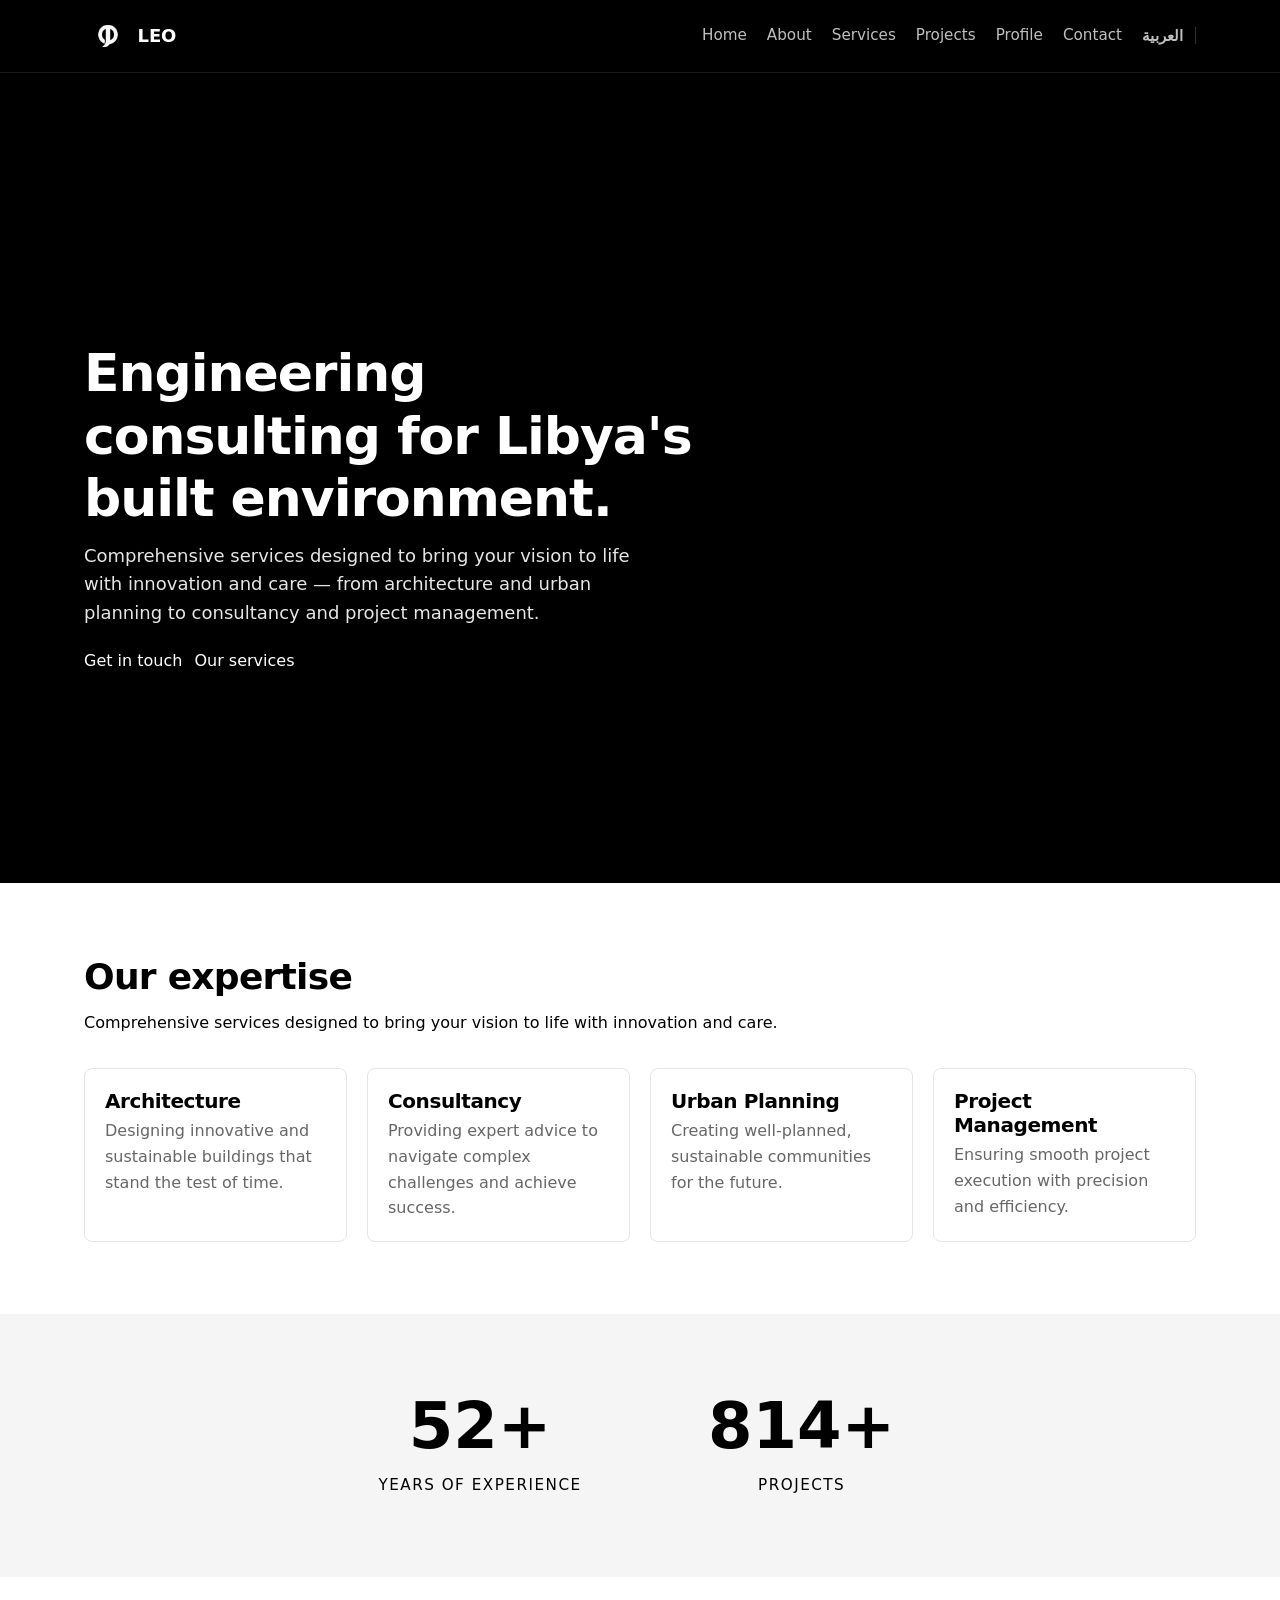
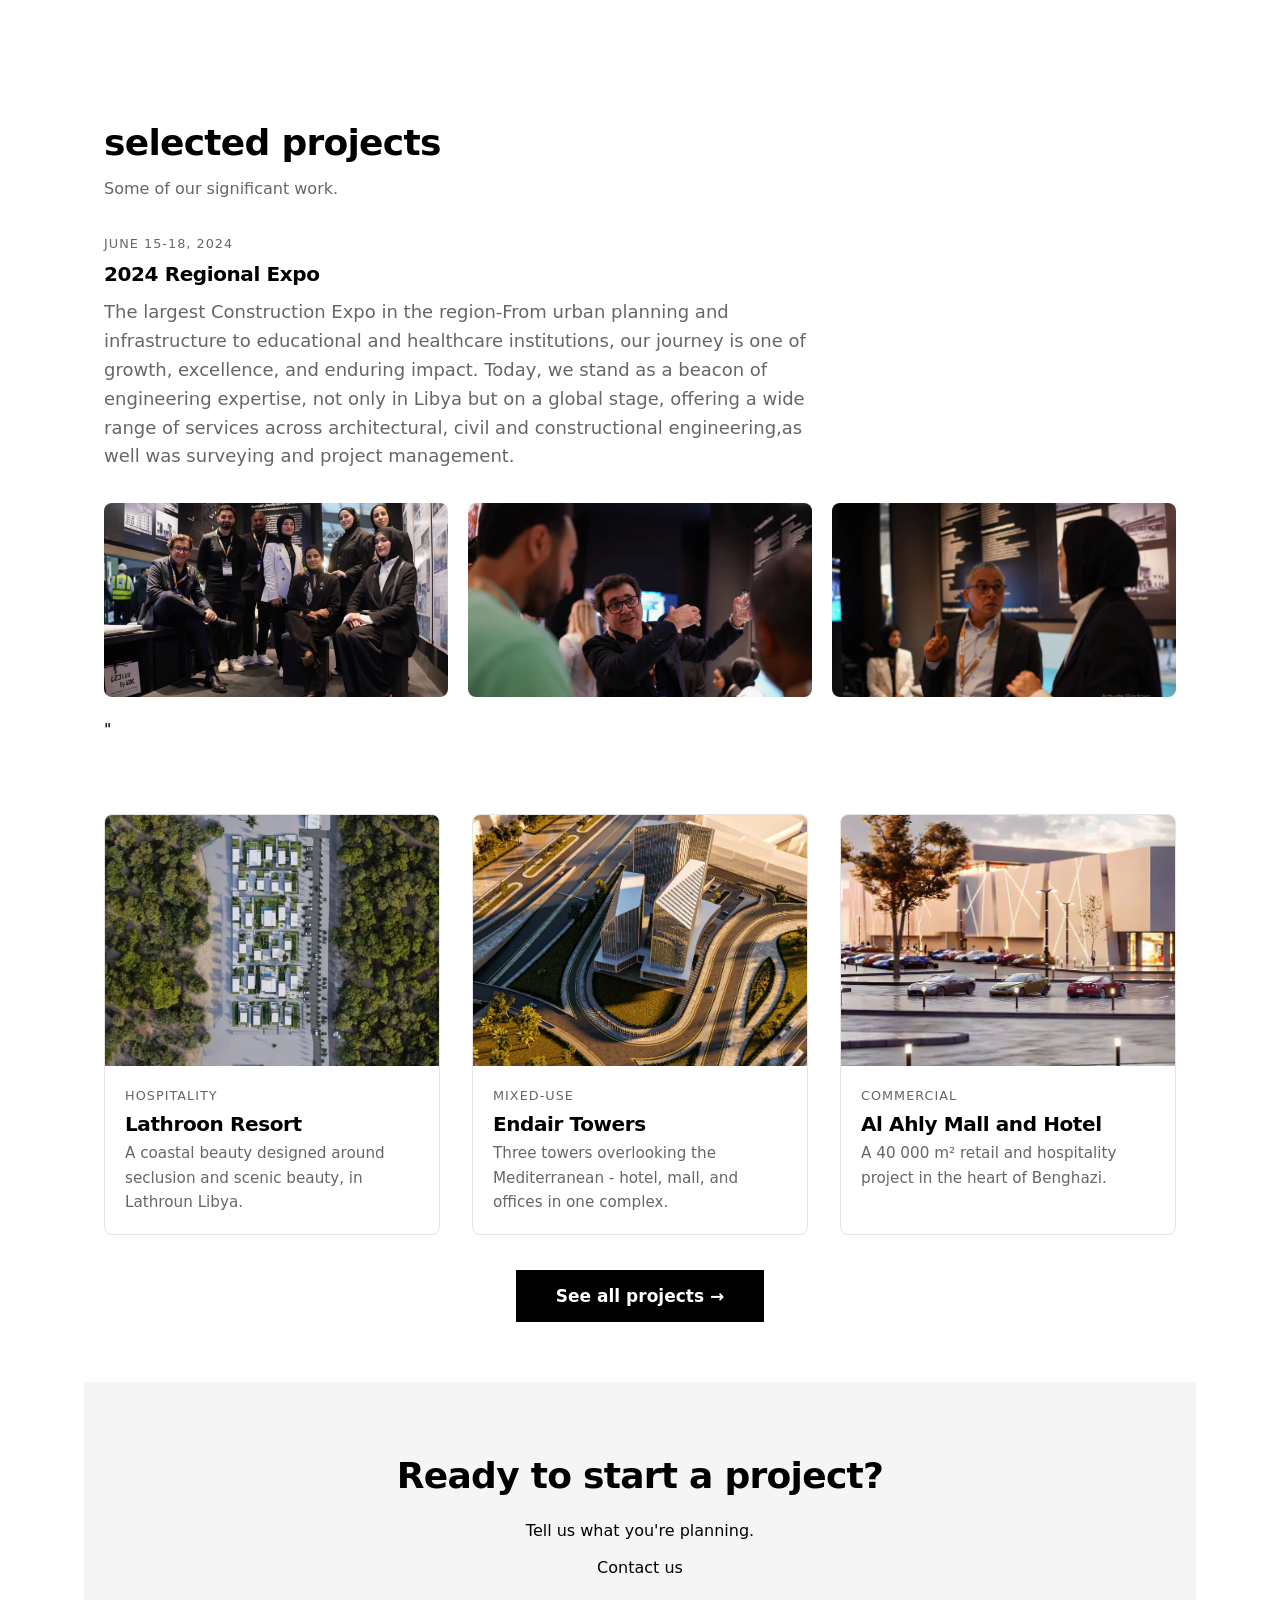
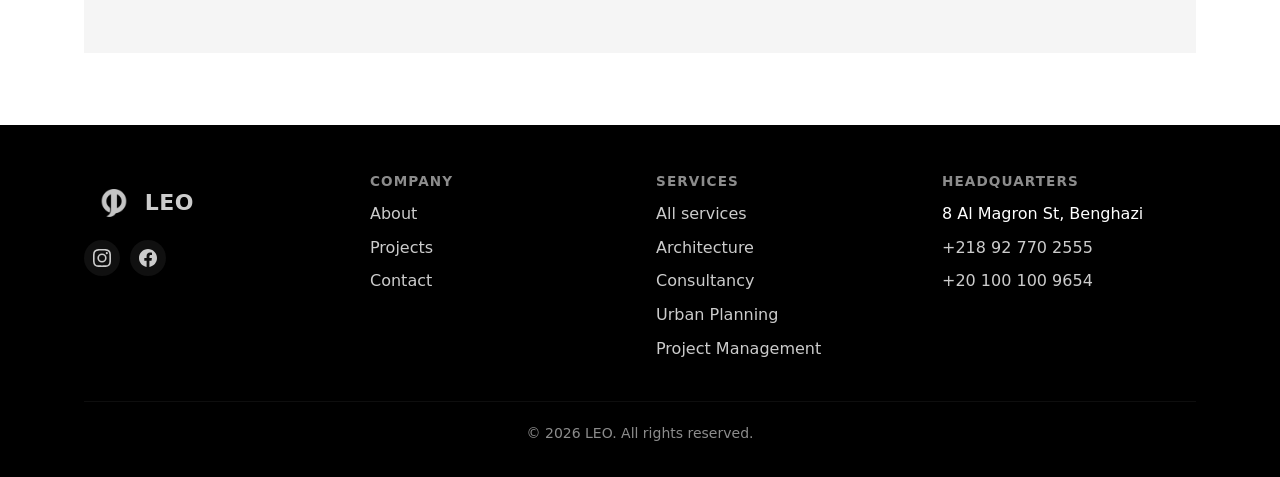
==== commit 094750b5: "Optimize website images for faster loading" ====
--- a/index.html
+++ b/index.html
@@ -11,7 +11,7 @@
   <meta property="og:title" content="Libyan Engineering Consultancy Co. | Architecture & Engineering in Libya">
   <meta property="og:description" content="Comprehensive engineering consulting services: architecture, consultancy, urban planning, and project management for clients across Libya.">
   <meta property="og:url" content="https://kilas123.github.io/libyan-engineering-site/">
-  <meta property="og:image" content="https://kilas123.github.io/libyan-engineering-site/assets/og-image.jpg">
+  <meta property="og:image" content="https://kilas123.github.io/libyan-engineering-site/assets/og-image.webp">
   <meta property="og:image:alt" content="LEO engineering and architecture project">
   <meta name="twitter:card" content="summary_large_image">
   <link rel="stylesheet" href="css/style.css">
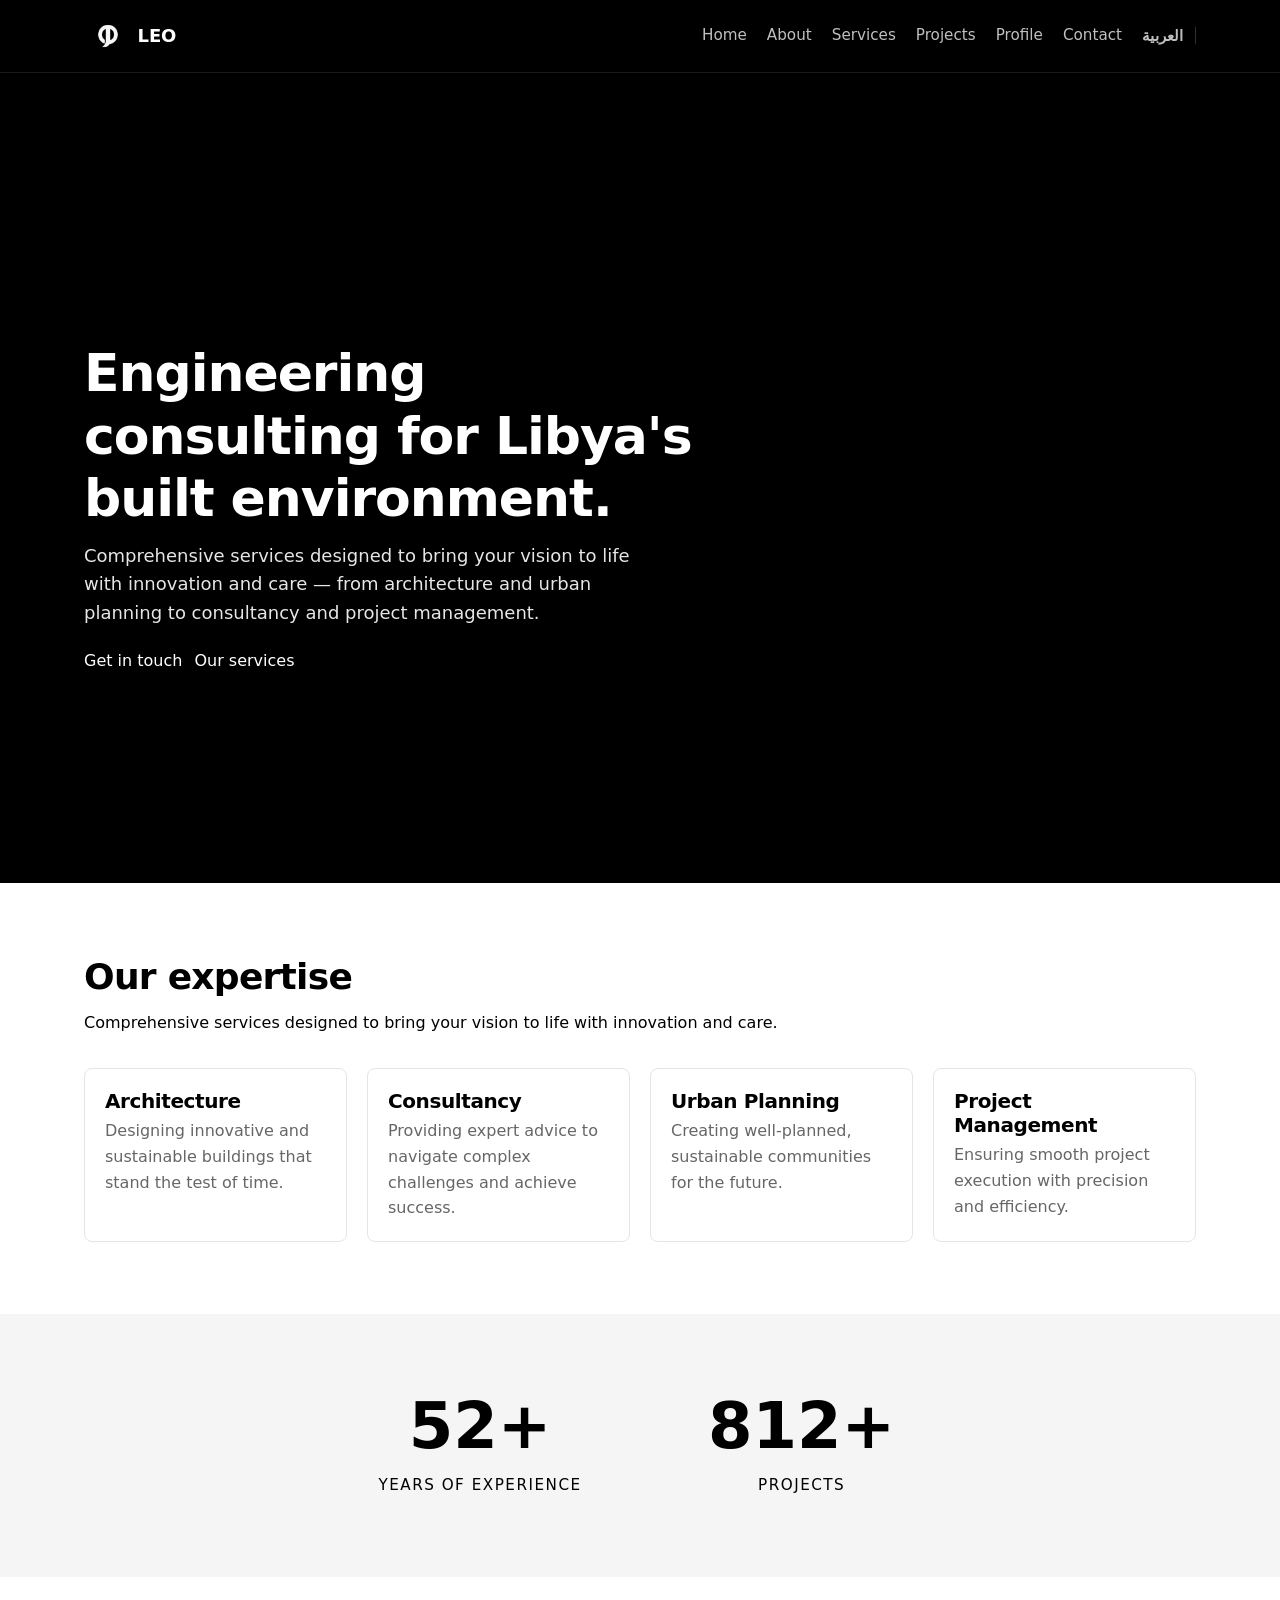
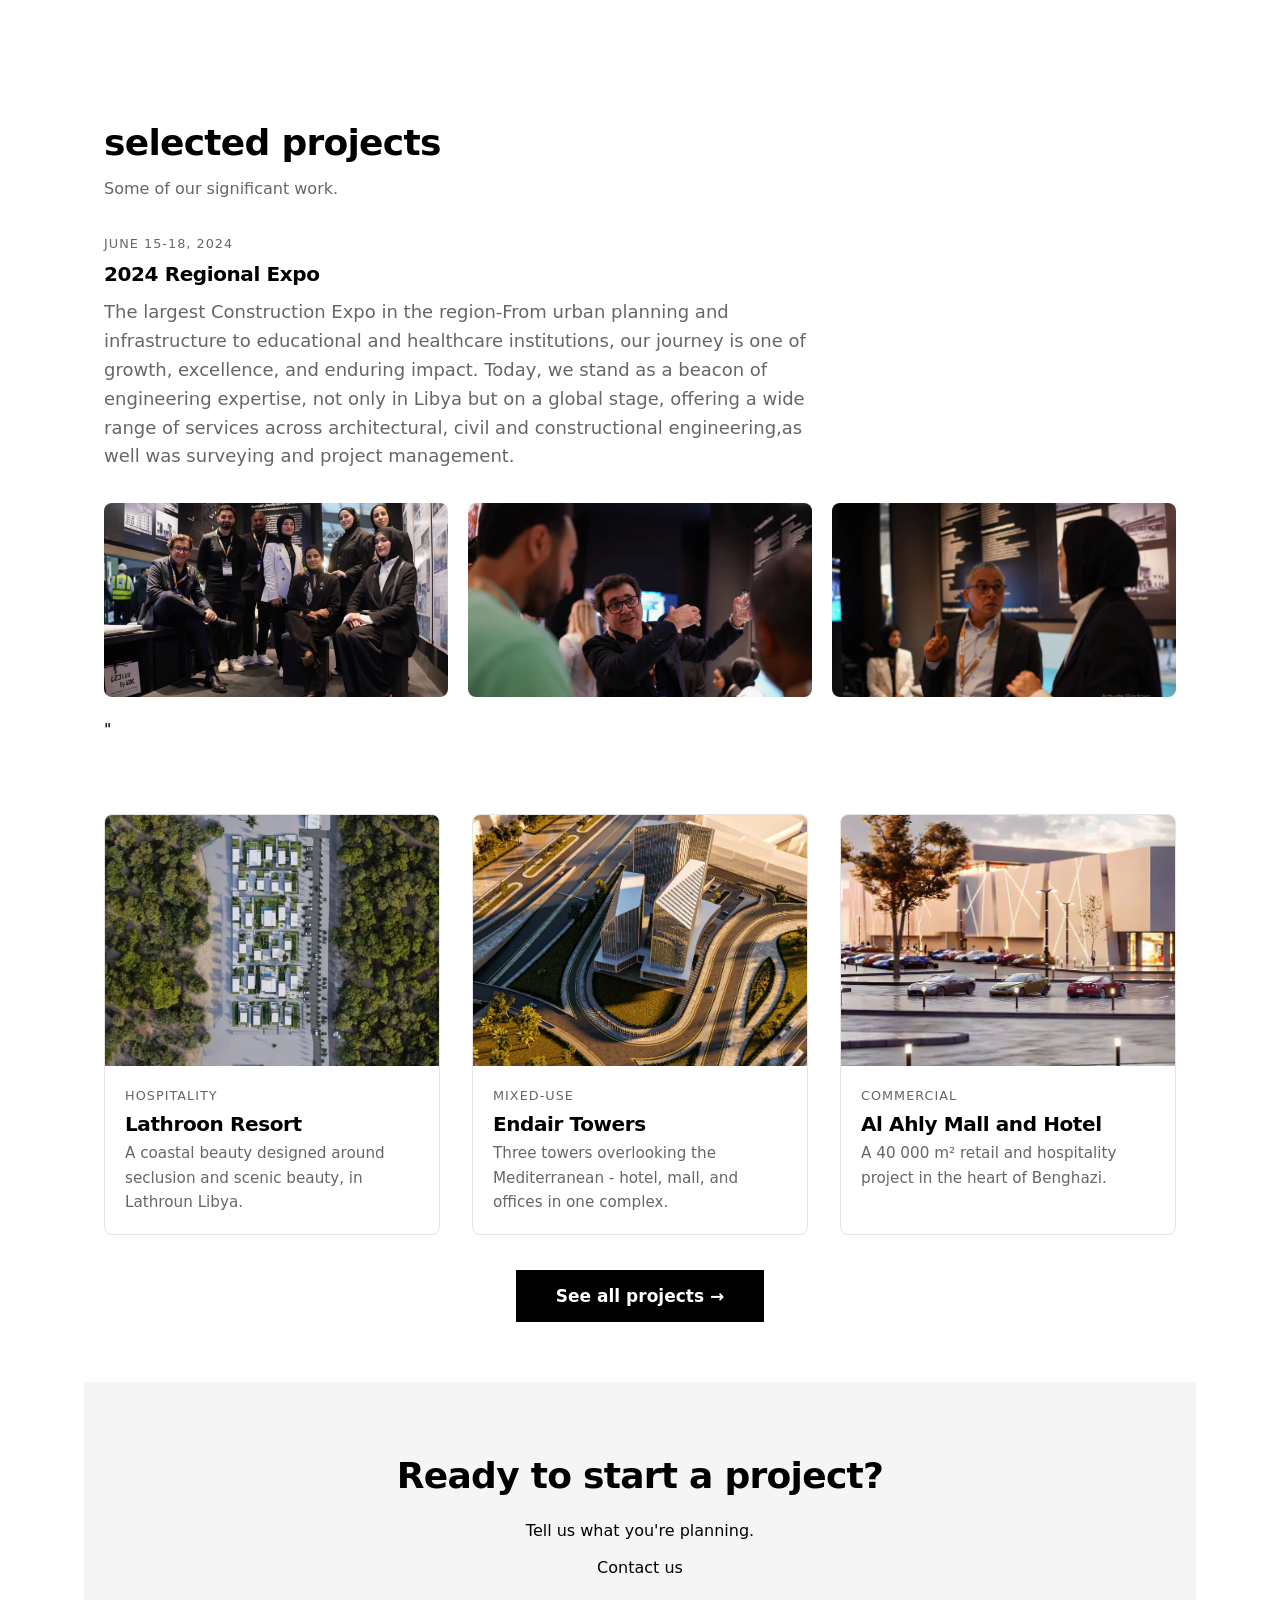
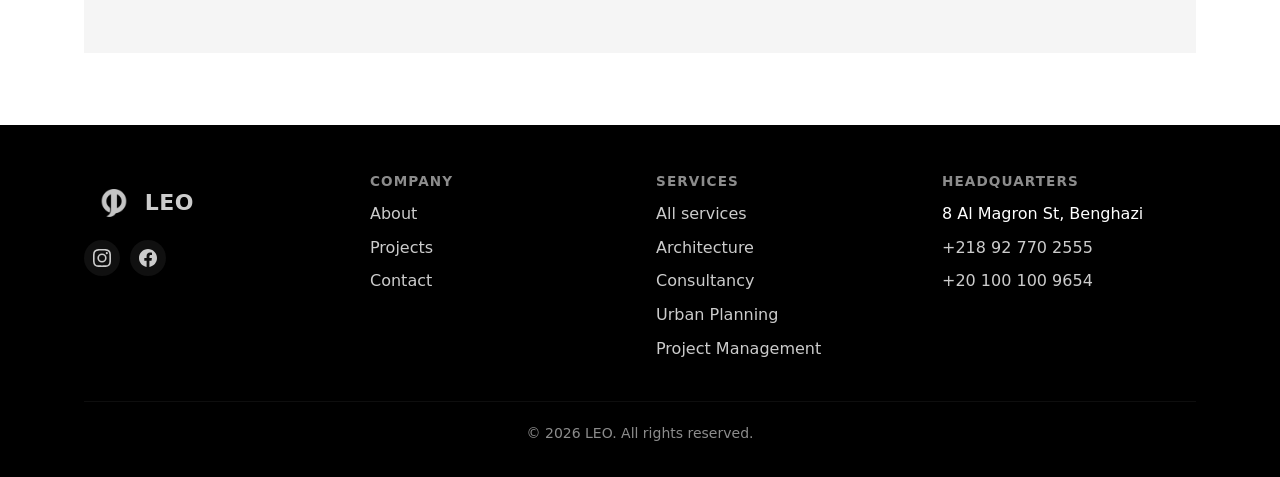
==== commit 1e8332e8: "Update URLs for leoarch.com deployment" ====
--- a/index.html
+++ b/index.html
@@ -5,13 +5,13 @@
    <meta name="google-site-verification" content="0inVqYrM7Em8oYIu9E-mCvmAR8wCayv9s3QJz4LeNg4" />
   <title>Libyan Engineering Consultancy Co. | Architecture & Engineering in Libya</title>
   <meta name="description" content="Comprehensive engineering consulting services: architecture, consultancy, urban planning, and project management for clients across Libya.">
-  <link rel="canonical" href="https://kilas123.github.io/libyan-engineering-site/">
+  <link rel="canonical" href="https://leoarch.com/">
   <link rel="preload" as="image" href="assets/hero-1.webp">
   <meta property="og:type" content="website">
   <meta property="og:title" content="Libyan Engineering Consultancy Co. | Architecture & Engineering in Libya">
   <meta property="og:description" content="Comprehensive engineering consulting services: architecture, consultancy, urban planning, and project management for clients across Libya.">
-  <meta property="og:url" content="https://kilas123.github.io/libyan-engineering-site/">
-  <meta property="og:image" content="https://kilas123.github.io/libyan-engineering-site/assets/og-image.webp">
+  <meta property="og:url" content="https://leoarch.com/">
+  <meta property="og:image" content="https://leoarch.com/assets/og-image.jpg">
   <meta property="og:image:alt" content="LEO engineering and architecture project">
   <meta name="twitter:card" content="summary_large_image">
   <link rel="stylesheet" href="css/style.css">
@@ -20,13 +20,13 @@
 {
   "@context": "https://schema.org",
   "@type": "Organization",
-  "@id": "https://kilas123.github.io/libyan-engineering-site/#organization",
+  "@id": "https://leoarch.com/#organization",
   "name": "Libyan Engineering Consultancy Co.",
-  "url": "https://kilas123.github.io/libyan-engineering-site/",
+  "url": "https://leoarch.com/",
   "description": "Engineering consultancy providing architectural design, engineering consultancy, urban planning, and project management services across Libya.",
   "logo": {
     "@type": "ImageObject",
-    "url": "https://kilas123.github.io/libyan-engineering-site/assets/logo.webp"
+    "url": "https://leoarch.com/assets/logo.webp"
   }
 }
 </script>
--- a/css/style.css
+++ b/css/style.css
@@ -775,24 +775,23 @@
   color: var(--color-text);
   font-weight: 700;
 }
-
 @media (max-width: 720px) {
   .carousel {
     position: relative;
     display: block;
-    padding: var(--space-m) 0 var(--space-xl);
+    padding: var(--space-m) 0 var(--space-m);
   }
   .carousel__viewport {
     margin-bottom: 0;
     overflow: hidden;
   }
   .carousel__slide {
-    padding: 0 var(--space-m) 5rem;
+    padding: 0 var(--space-m) 3.5rem;
   }
   .carousel__btn {
     position: absolute;
     top: auto;
-    bottom: var(--space-m);
+    bottom: 0;
     left: auto;
     right: auto;
     transform: none;
@@ -807,7 +806,7 @@
   .carousel__counter {
     position: absolute;
     top: auto;
-    bottom: calc(var(--space-m) + 12px);
+    bottom: 13px;
     left: 50%;
     right: auto;
     transform: translateX(-50%);
@@ -1463,4 +1462,8 @@
   .expo-feature__photo {
     aspect-ratio: 4 / 3;
   }
+}
+/* Archive page — hide filtered-out cards */
+.card.is-hidden {
+  display: none;
 }
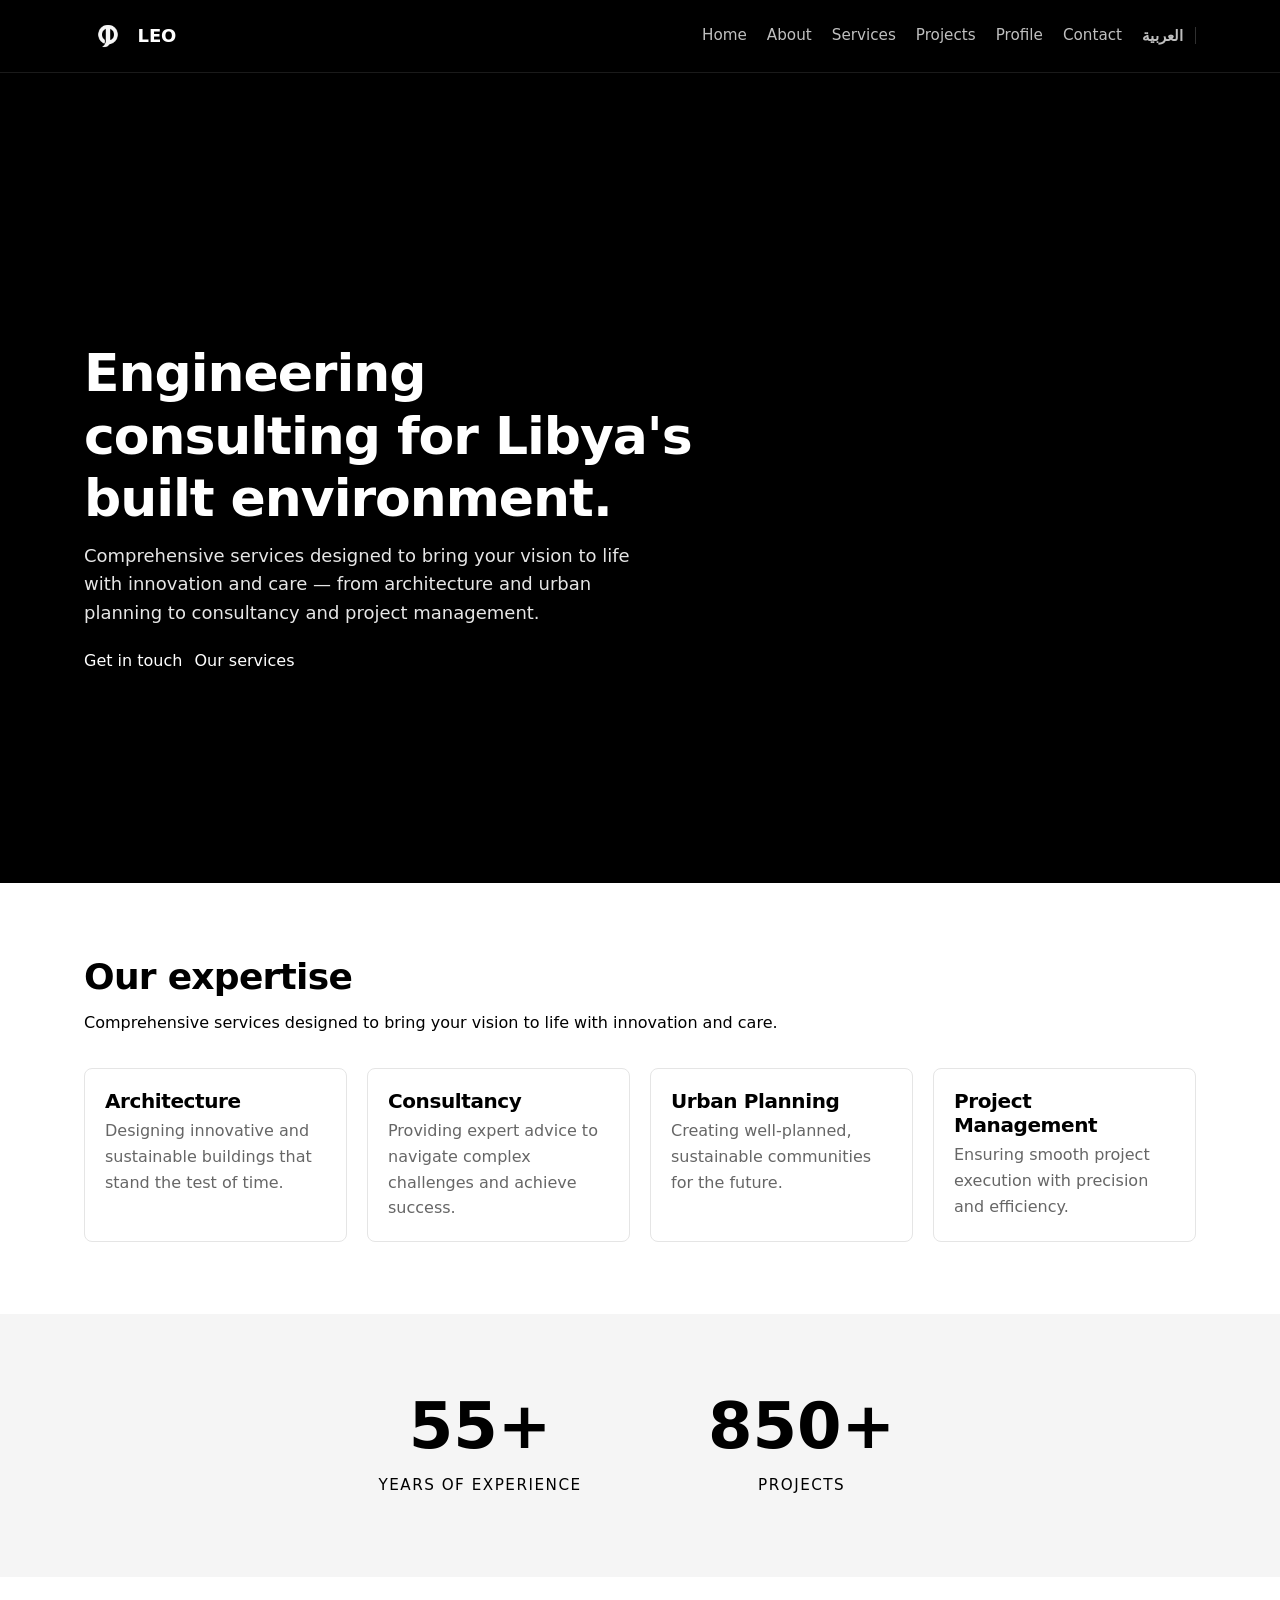
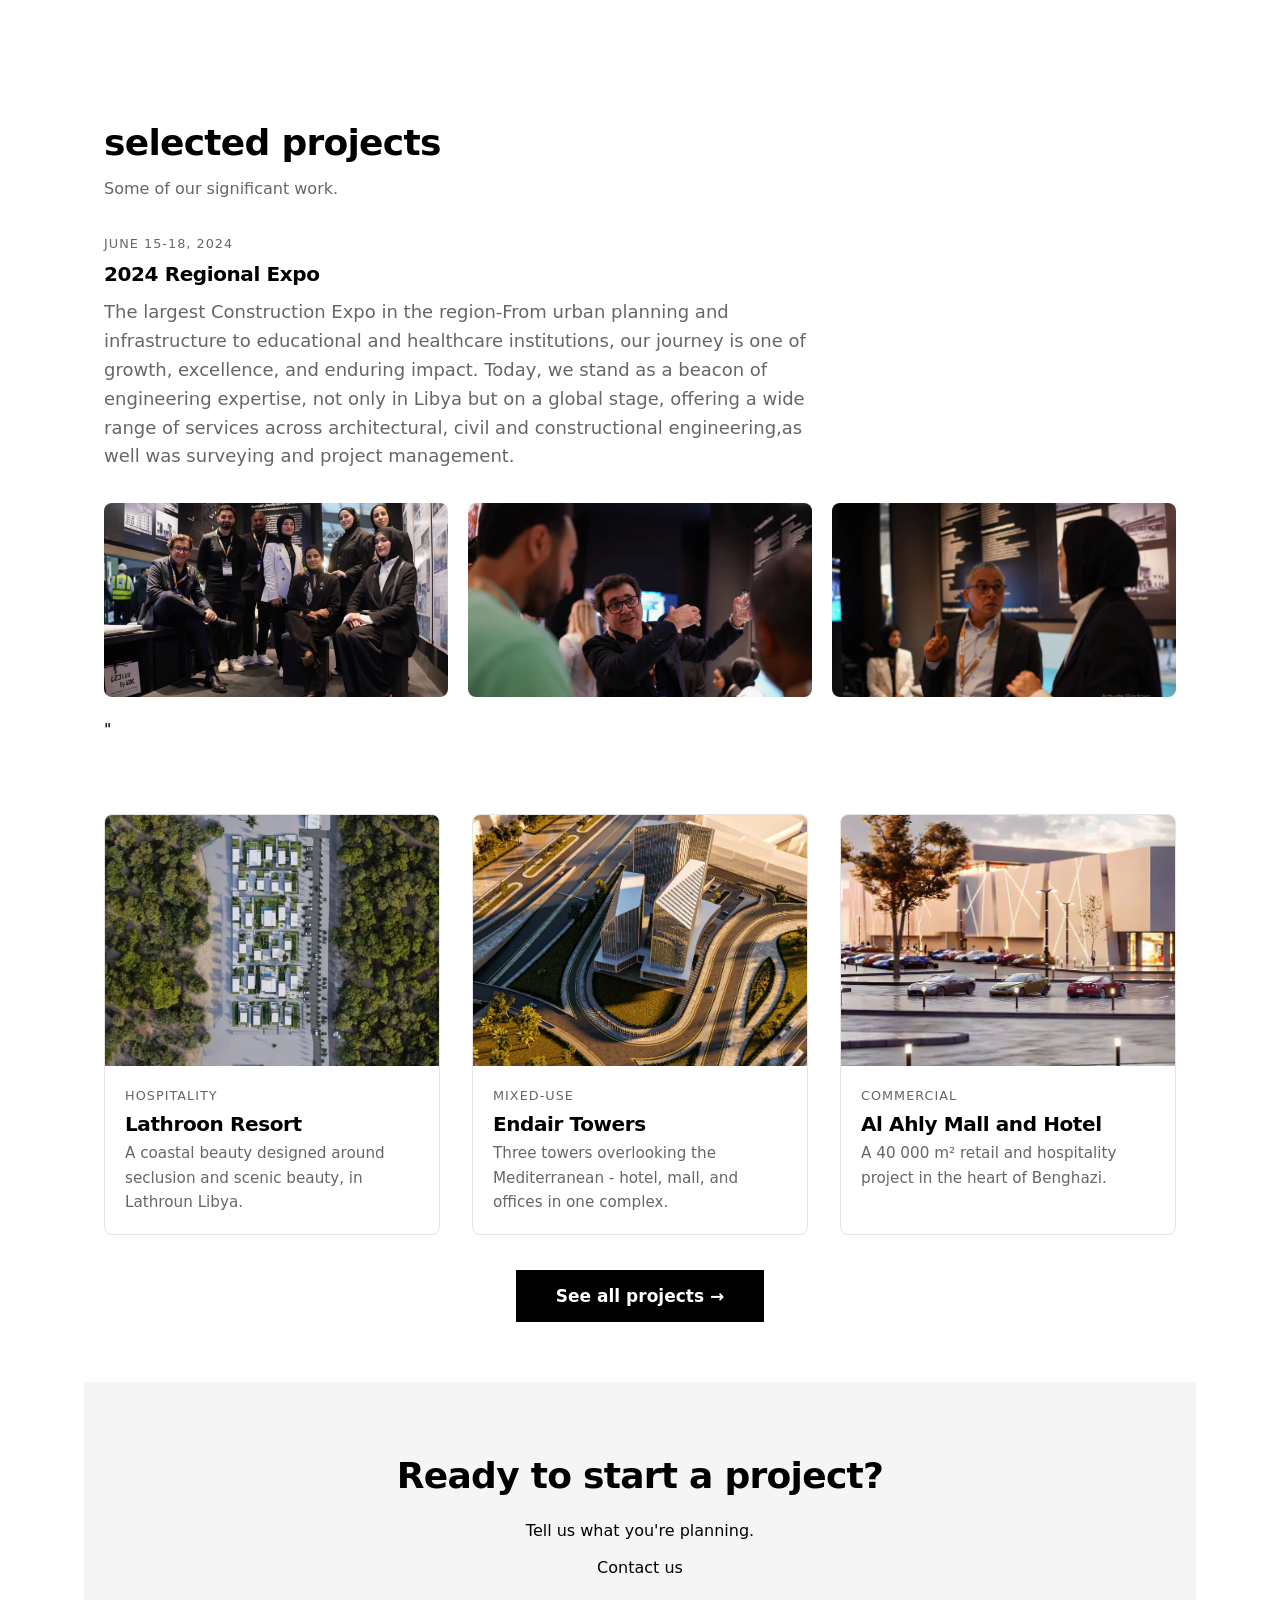
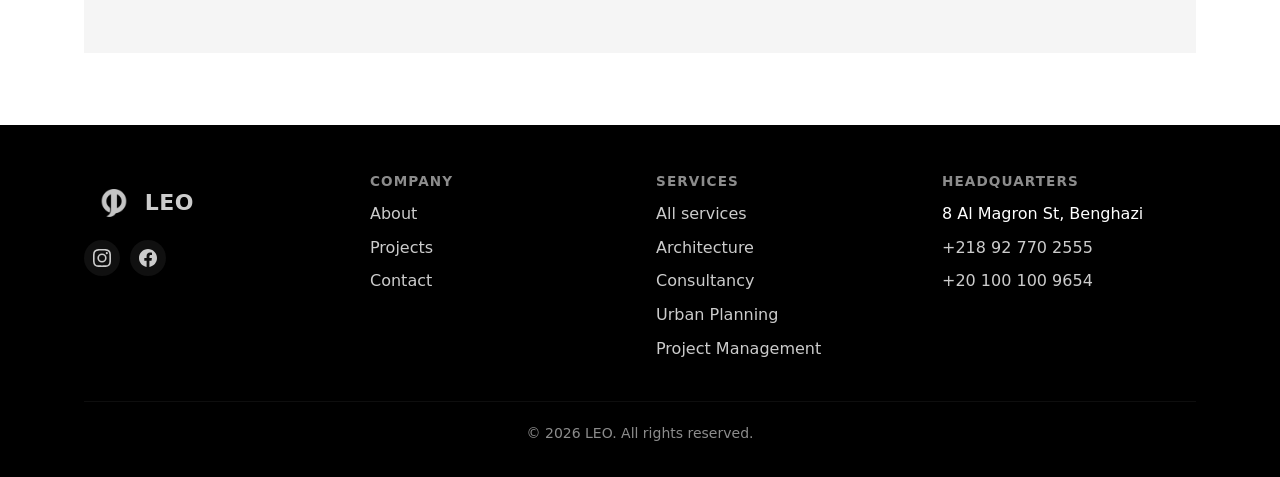
==== commit 2bbc34a3: "Optimize website images for faster loading" ====
--- a/index.html
+++ b/index.html
@@ -11,7 +11,7 @@
   <meta property="og:title" content="Libyan Engineering Consultancy Co. | Architecture & Engineering in Libya">
   <meta property="og:description" content="Comprehensive engineering consulting services: architecture, consultancy, urban planning, and project management for clients across Libya.">
   <meta property="og:url" content="https://leoarch.com/">
-  <meta property="og:image" content="https://leoarch.com/assets/og-image.jpg">
+  <meta property="og:image" content="https://leoarch.com/assets/og-image.webp">
   <meta property="og:image:alt" content="LEO engineering and architecture project">
   <meta name="twitter:card" content="summary_large_image">
   <link rel="stylesheet" href="css/style.css">
--- a/css/style.css
+++ b/css/style.css
@@ -1466,4 +1466,26 @@
 /* Archive page — hide filtered-out cards */
 .card.is-hidden {
   display: none;
+}
+/* ============ FOUNDER PHOTO ============ */
+.founder-photo {
+  margin: var(--space-l) auto;
+  border-radius: var(--radius);
+  overflow: hidden;
+  background: var(--color-bg-soft);
+  max-width: 48rem;   /* ~768px — keeps it from stretching full width */
+}
+
+.founder-photo img {
+  width: 100%;
+  height: auto;
+  display: block;
+}
+.founder-caption {
+  text-align: center;
+  font-size: 0.9rem;
+  color: var(--color-text-muted);
+  padding: var(--space-s);
+  margin: 0;
+  font-weight: 600;
 }
